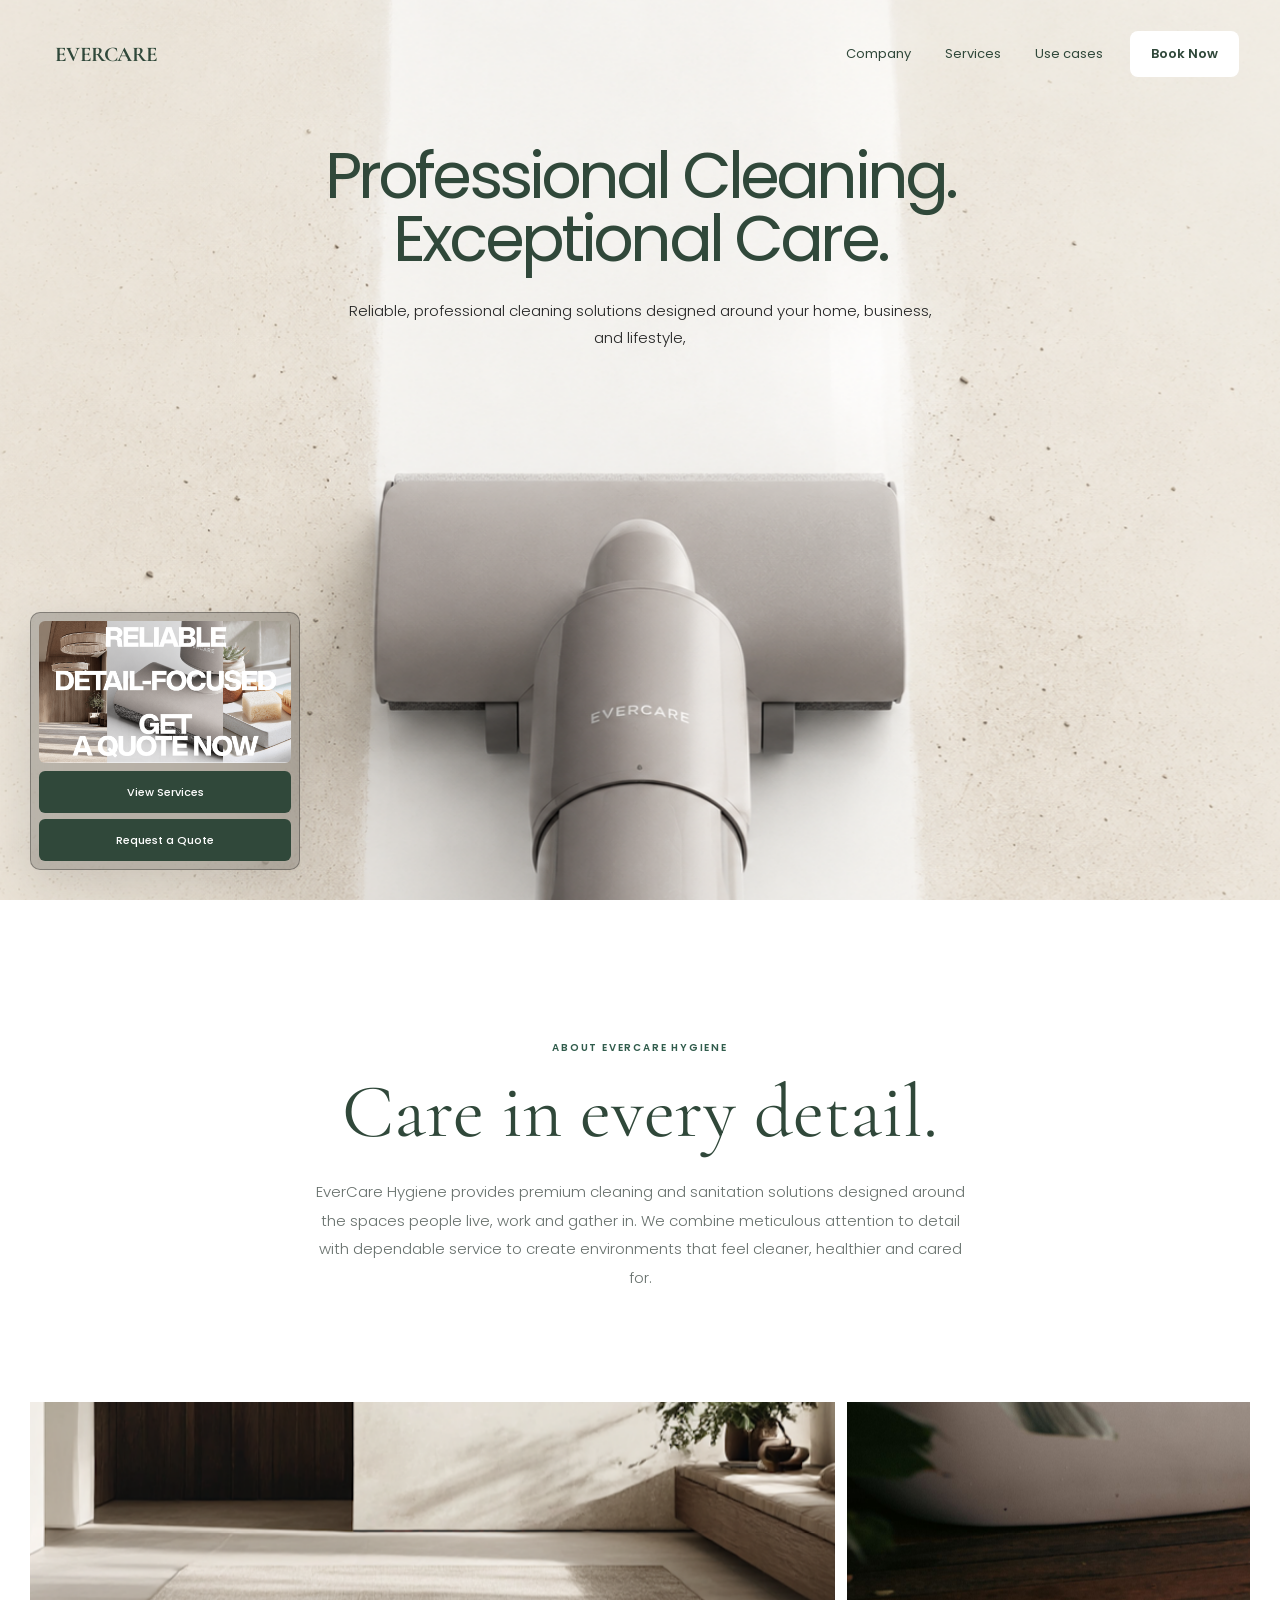
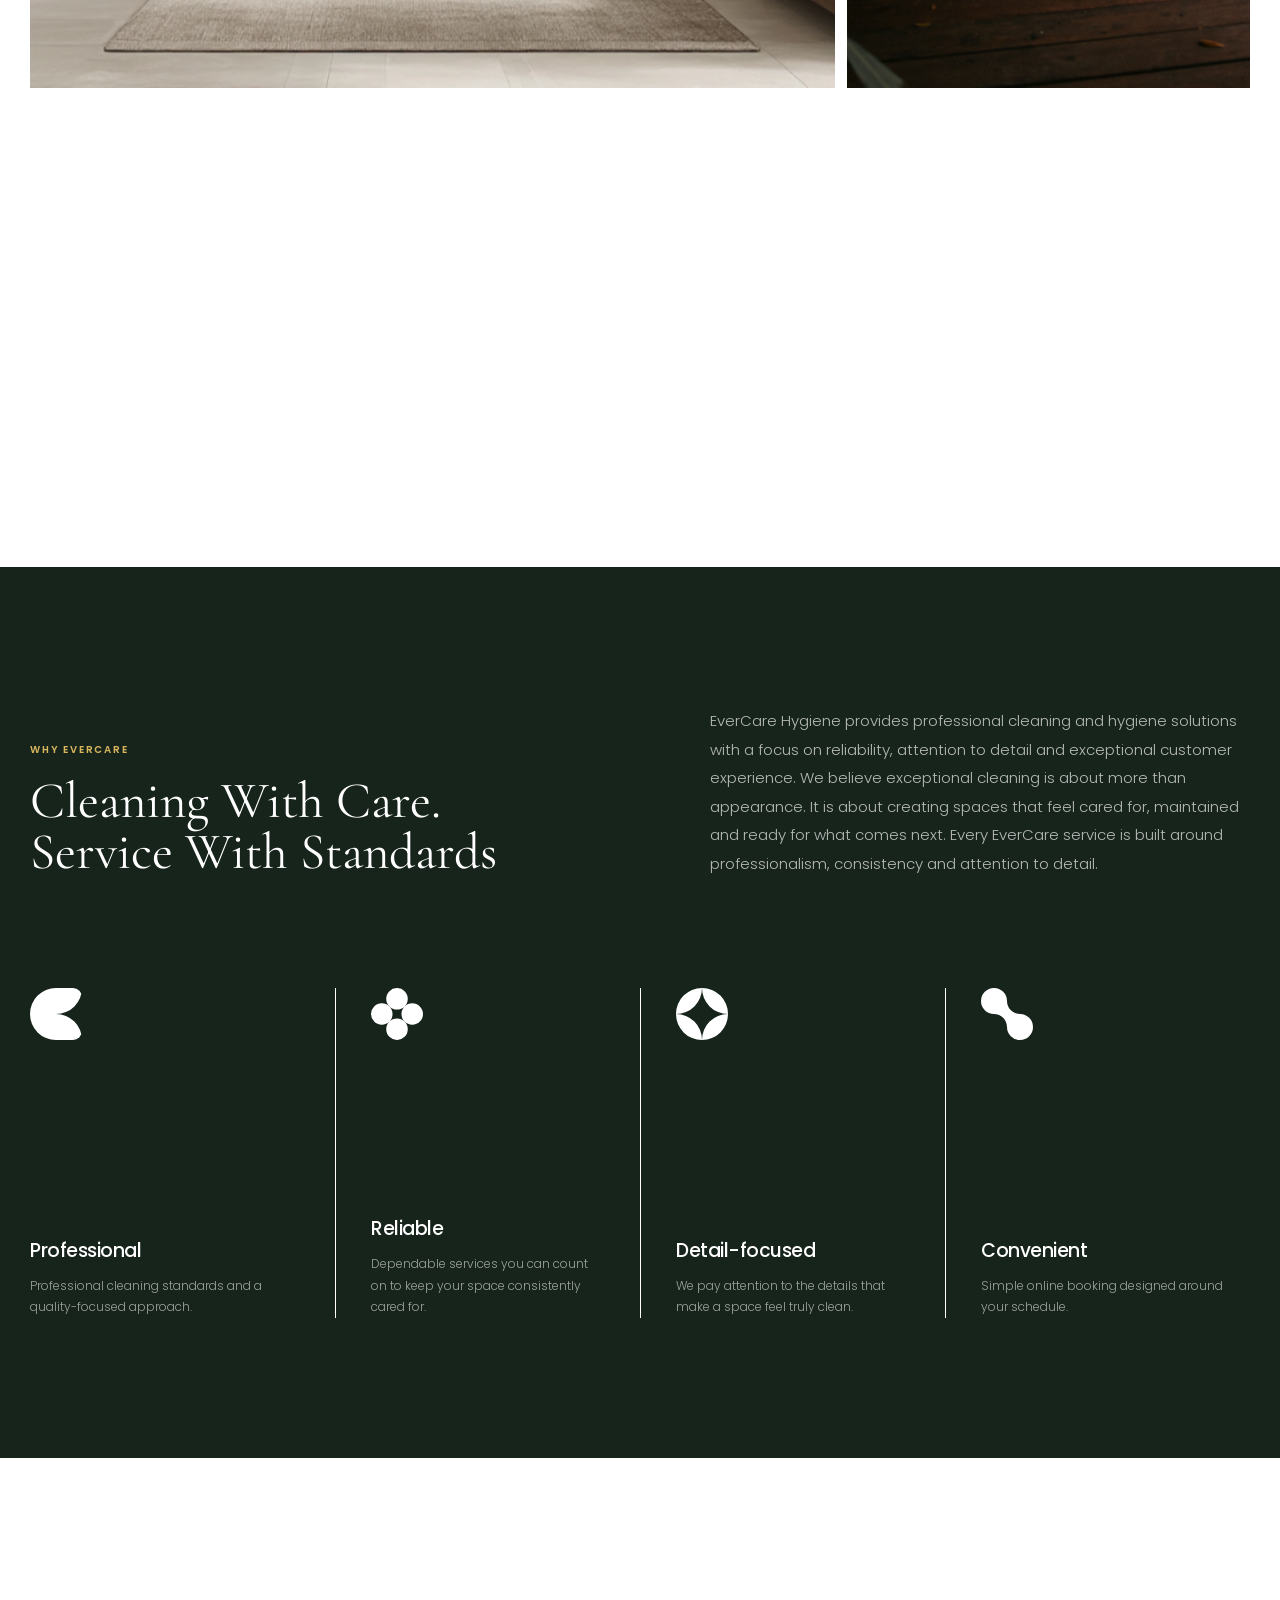
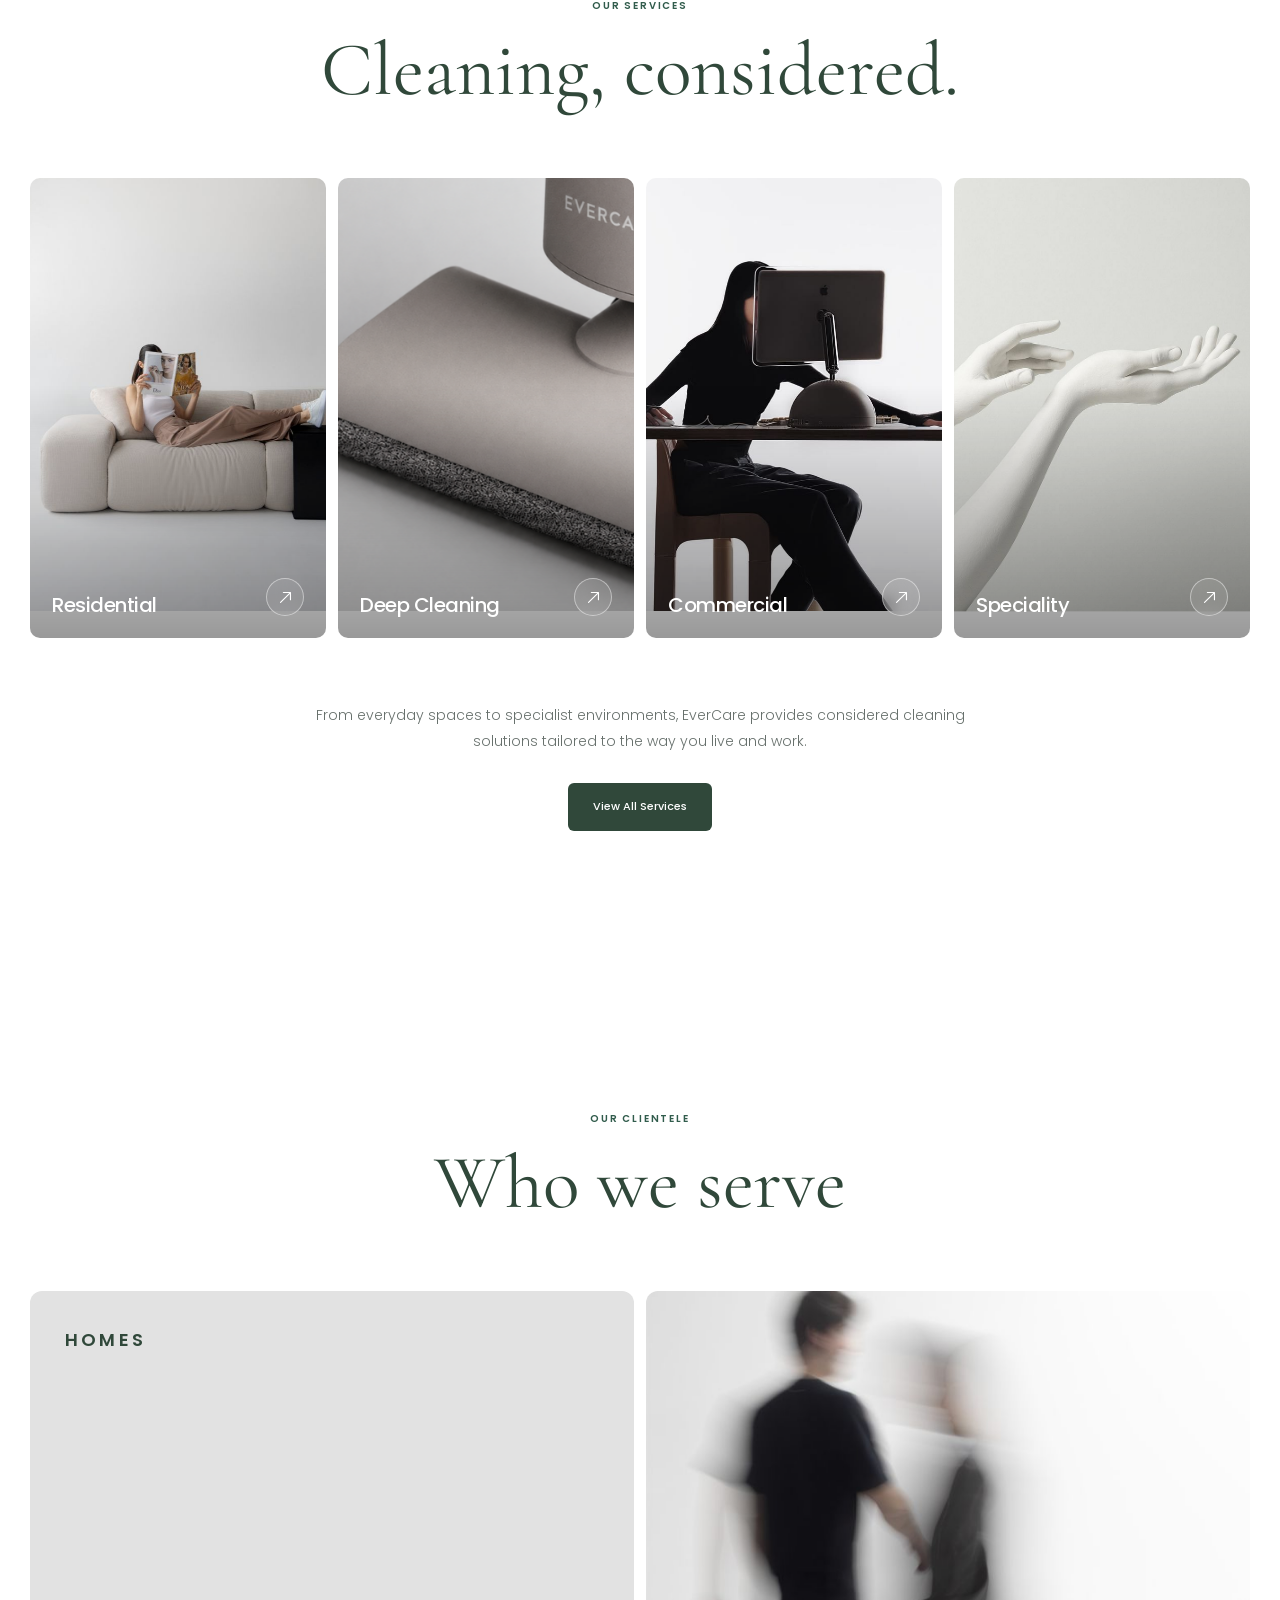
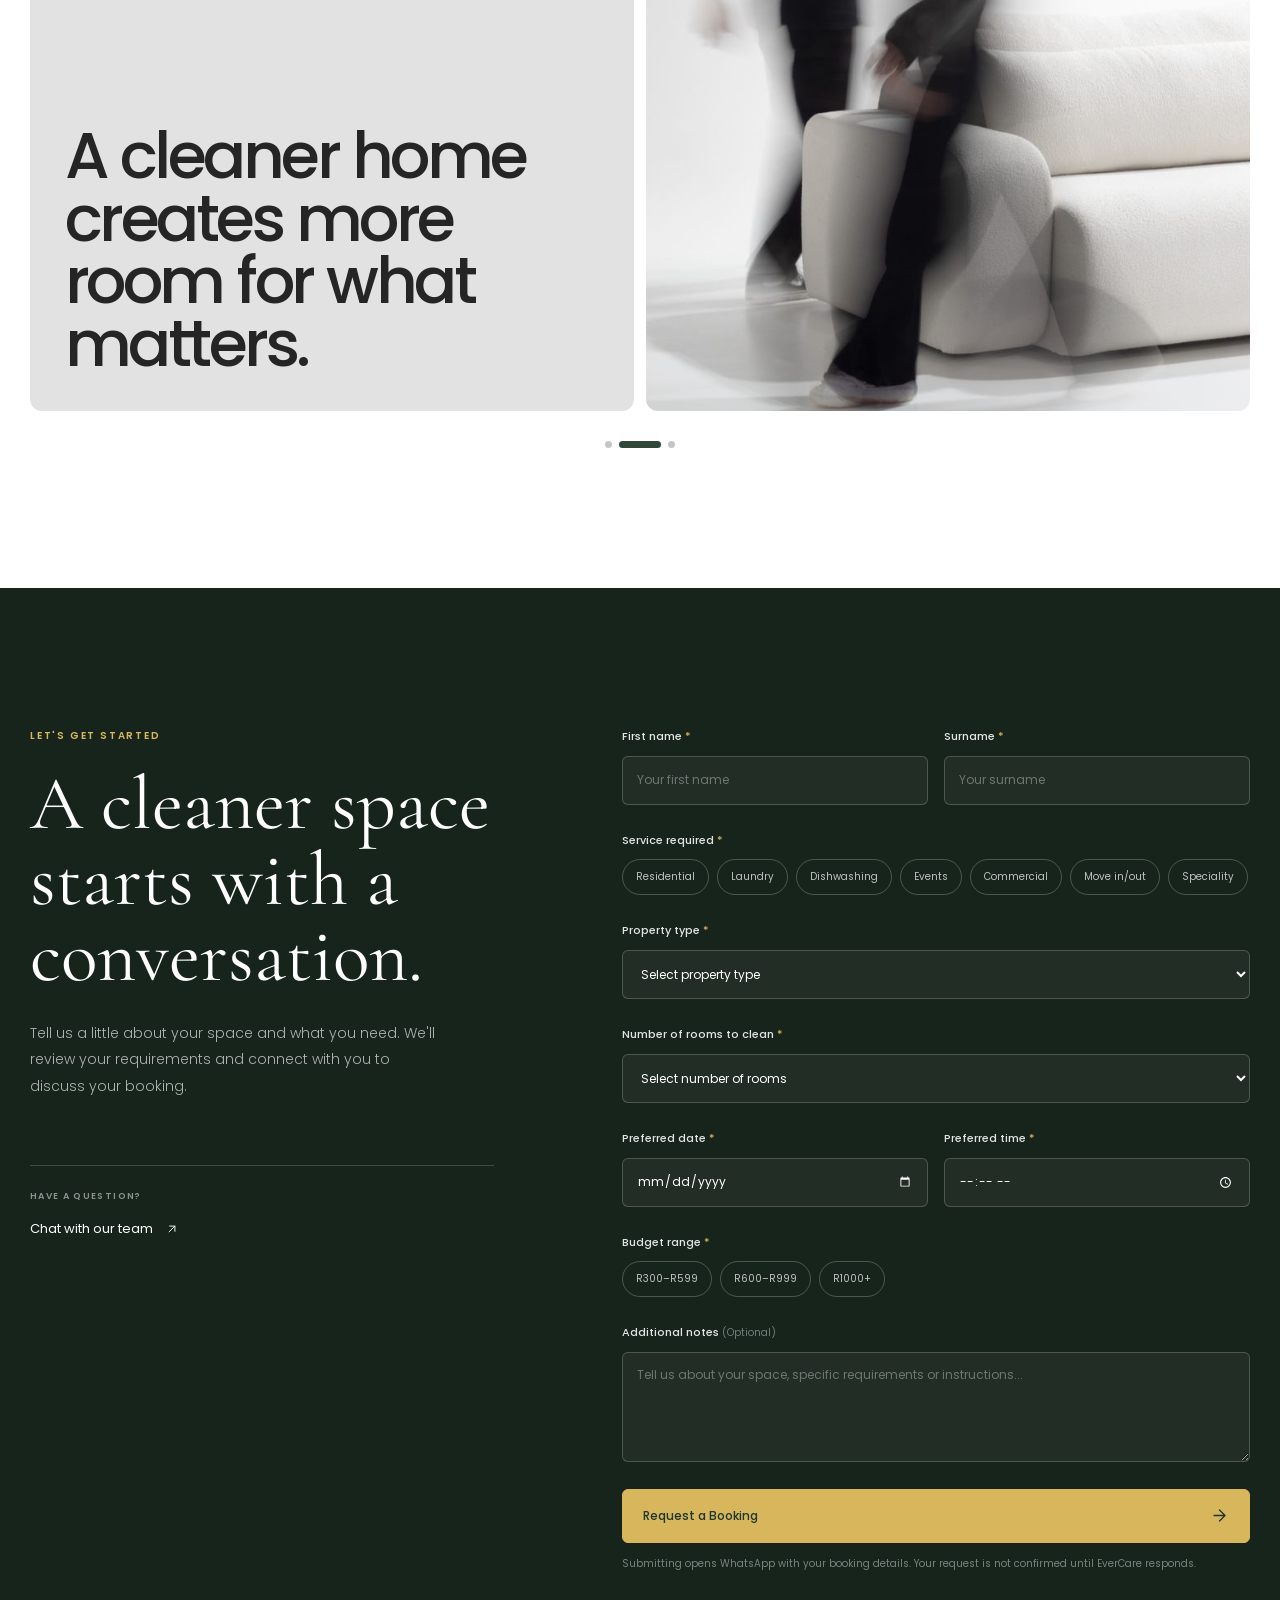
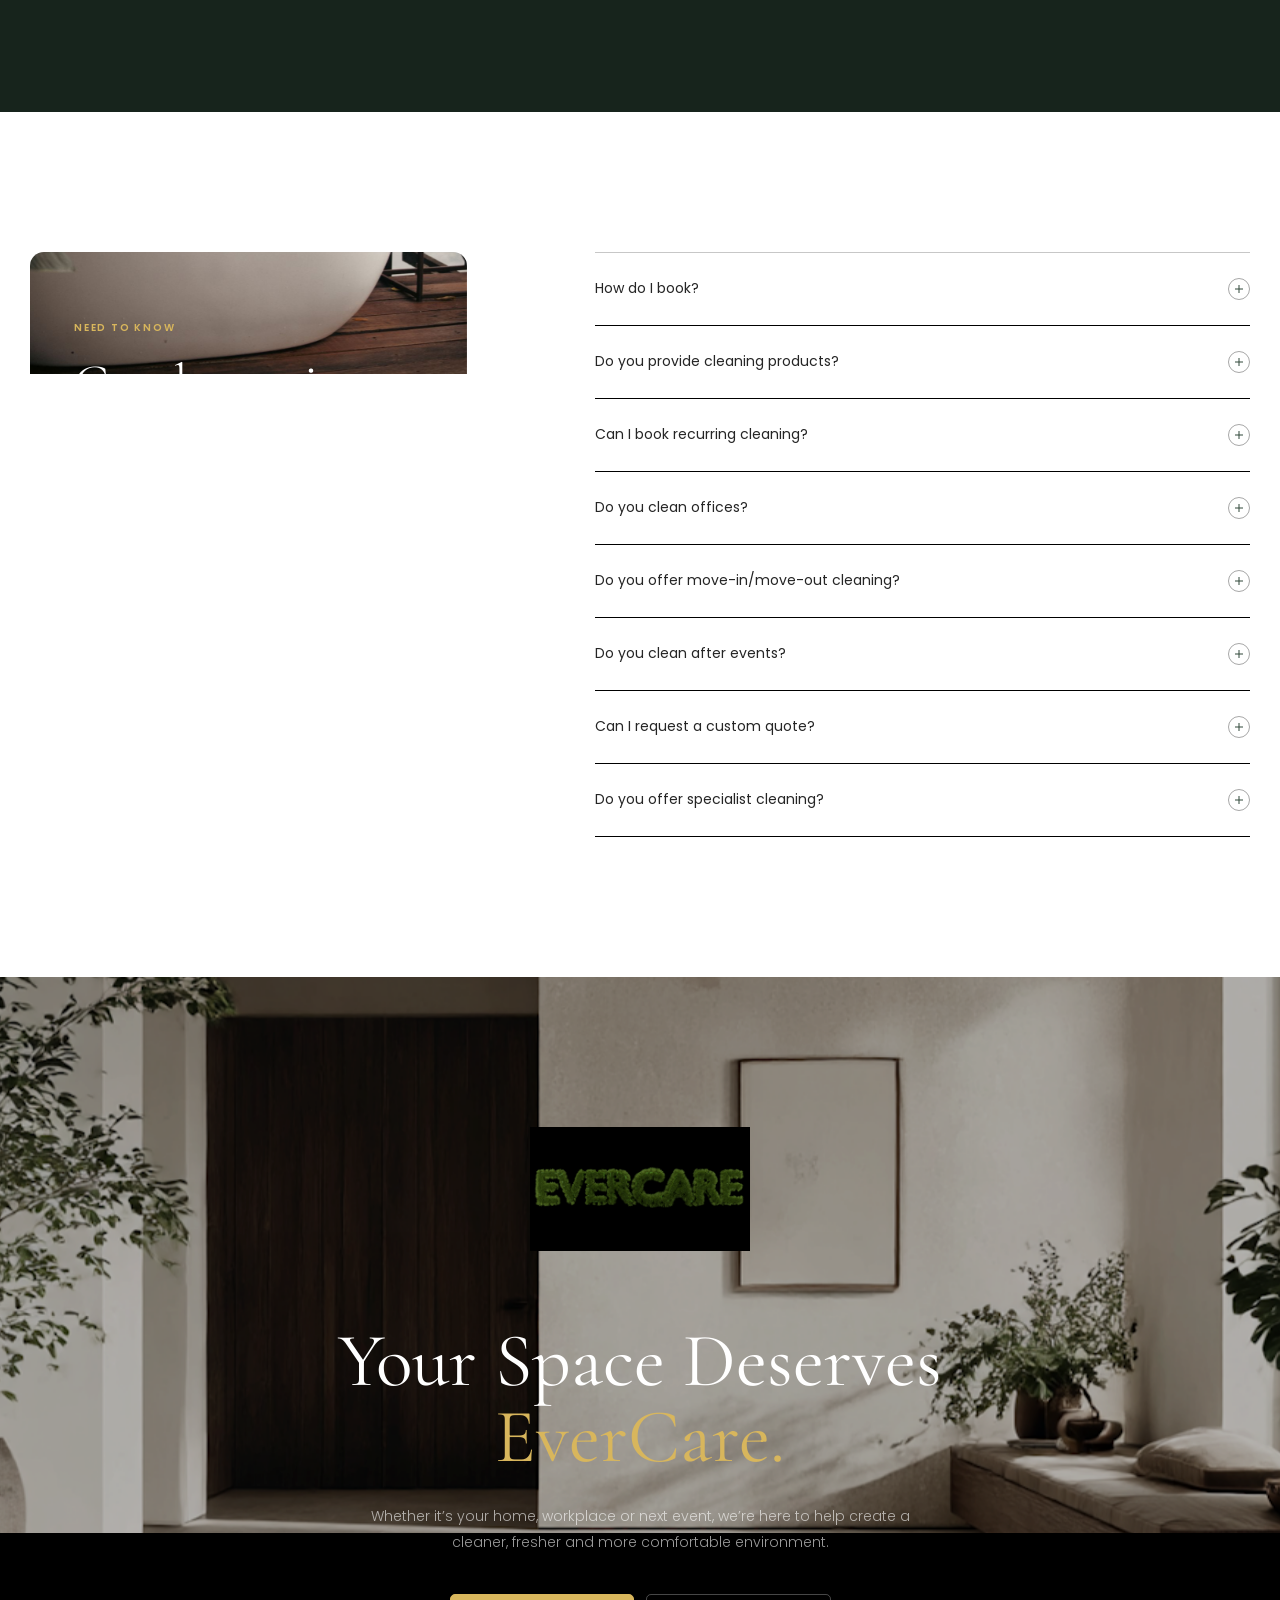
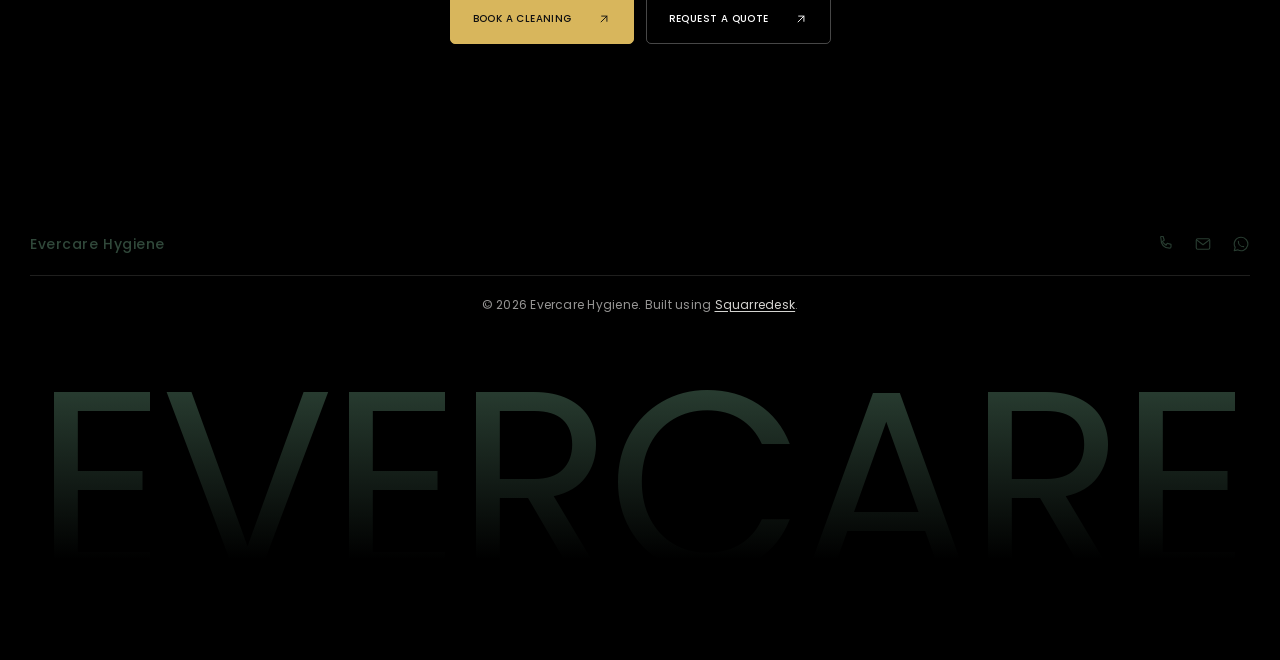
==== index.html @ 1bcbf8f1 "Initial client base" ====
<!DOCTYPE html>
<html lang="en">
<head>
  <meta charset="UTF-8">
  <meta name="viewport" content="width=device-width, initial-scale=1.0">
  <title>EverCare | Premium Cleaning & Sanitation</title>
  <meta
    name="description"
    content="EverCare provides premium cleaning and sanitation services designed to create cleaner, healthier and more comfortable spaces."
  >
  <meta
    name="keywords"
    content="EverCare, premium cleaning, cleaning services, sanitation, residential cleaning, commercial cleaning"
  >
  <meta name="author" content="EverCare">
  <meta property="og:type" content="website">
  <meta property="og:title" content="EverCare | Premium Cleaning & Sanitation">
  <meta
    property="og:description"
    content="Premium cleaning and sanitation services for homes, businesses and specialist spaces."
  >
  <meta property="og:url" content="https://www.evercare.co.za">
  <meta property="og:image" content="images/evercare-og.jpg">
  <meta property="og:image:alt" content="EverCare premium cleaning and sanitation">
  <meta name="twitter:card" content="summary_large_image">
  <meta name="twitter:title" content="EverCare | Premium Cleaning & Sanitation">
  <meta
    name="twitter:description"
    content="Premium cleaning and sanitation services for homes, businesses and specialist spaces."
  >
  <meta name="twitter:image" content="images/evercare-og.jpg">
  <link rel="icon" type="image/png" href="images/favicon.png">
  <link rel="preconnect" href="https://fonts.googleapis.com">
  <link rel="preconnect" href="https://fonts.gstatic.com" crossorigin>
  <link
    href="https://fonts.googleapis.com/css2?family=Cormorant+Garamond:ital,wght@1,300..700&display=swap&family=Poppins:wght@300;400;500;600;700&display=swap"
    rel="stylesheet"
  >
  <link rel="stylesheet" href="style.css">
</head>
<body>
  <header class="site-header">
    <nav class="navbar">
      <a href="#" class="logo">
        EverCare
      </a>
      <div class="nav-links">
        <div class="nav-dropdown">
          <button
            class="dropdown-trigger"
            data-dropdown="company-dropdown"
            aria-expanded="false"
          >
            Company

          </button>
        </div>
        <div class="nav-dropdown">
          <button
            class="dropdown-trigger"
            data-dropdown="services-dropdown"
            aria-expanded="false"
          >
            Services

          </button>
        </div>
        <div class="nav-dropdown">
          <button
            class="dropdown-trigger"
            data-dropdown="usecases-dropdown"
            aria-expanded="false"
          >
            Use cases

          </button>
        </div>
        <a href="#book" class="nav-cta">
          Book Now
        </a>
      </div>
      <button
        class="mobile-menu-toggle"
        aria-label="Open navigation"
        aria-expanded="false"
      >
        <span></span>
        <span></span>
        <span></span>
      </button>
    </nav>
    <div class="mega-dropdown" id="company-dropdown">
      <div class="dropdown-image">
        <img
          src="assets/nav2.png"
          alt="EverCare team"
        >
      </div>
      <div class="dropdown-content">
        <div class="dropdown-heading">
          <span class="dropdown-eyebrow">
            COMPANY
          </span>
        </div>
        <div class="dropdown-links">
          <div class="dropdown-link-column">
            <a href="about.html">
              About
            </a>
            <a href="services.html">
              Offerings
            </a>
            <a href="contact.html">
              Contact
            </a>
          </div>
        </div>
      </div>
    </div>
    <div class="mega-dropdown" id="services-dropdown">
      <div class="dropdown-image">
        <img
          src="assets/nav1.png"
          alt="Professional EverCare cleaning"
        >
      </div>
      <div class="dropdown-content">
        <div class="dropdown-heading">
          <span class="dropdown-eyebrow">
            SERVICES
          </span>
        </div>
        <div class="dropdown-links">
          <div class="dropdown-link-column">
            <a href="services.html#residential-cleaning">
              Residential cleaning
            </a>
            <a href="services.html#deep-cleaning">
              Deep cleaning
            </a>
            <a href="services.html#move-cleaning">
              Move-in / move-out
            </a>
            <a href="services.html#commercial-cleaning">
              Office & commercial
            </a>
          </div>
          <div class="dropdown-link-column">
            <a href="services.html#post-event">
              Post-event
            </a>
            <a href="services.html#laundry">
              Laundry
            </a>
            <a href="services.html#dishwashing">
              Dishwashing
            </a>
            <a href="services.html#specialist">
              Specialist
            </a>
          </div>
        </div>
      </div>
    </div>
    <div class="mega-dropdown" id="usecases-dropdown">
      <div class="dropdown-image">
        <img
          src="assets/nav3.png"
          alt="Clean and well-maintained space"
        >
      </div>
      <div class="dropdown-content">
        <div class="dropdown-heading">
          <span class="dropdown-eyebrow">
            USE CASES
          </span>
        </div>
        <div class="dropdown-links">
          <div class="dropdown-link-column">
            <a href="services.html#residential">
              Residential
            </a>
            <a href="services.html#commercial">
              Commercial
            </a>
            <a href="services.html#specialist">
              Specialist
            </a>
          </div>
        </div>
      </div>
    </div>
  </header>
  <main>
    <section class="hero">
      <img
        src="assets/hero2.png"
        alt=""
        class="hero-image hero-image-desktop"
      >
      <img
        src="assets/hero3.png"
        alt=""
        class="hero-image hero-image-mobile"
      >
      <div class="hero-overlay"></div>
      <div class="hero-content">
        <h1>
          Professional Cleaning.<br>
          Exceptional Care.
        </h1>
        <p class="hero-description">
          Reliable, professional cleaning solutions designed around your home, business, and lifestyle,
        </p>
        <div class="hero-buttons">
          <a href="#services" class="button button-primary">
            View Services
          </a>
          <a href="#contact" class="button button-secondary">
            Request a Quote
          </a>
        </div>
      </div>

      <div class="hero-floating-card">
        <div class="hero-card-image">
          <img src="assets/heroCTA.gif" alt="EverCare cleaning service">
        </div>

        <div class="hero-card-actions">
          <a href="#services" class="hero-card-button">View Services</a>
          <a href="#contact" class="hero-card-button">Request a Quote</a>
        </div>
      </div>
    </section>

    <section class="about-section" id="about">
      <div class="about-content">
        <span class="about-eyebrow">ABOUT EVERCARE HYGIENE</span>
        <h2>Care in every detail.</h2>
        <p>EverCare Hygiene provides premium cleaning and sanitation solutions designed around the spaces people live, work and gather in. We combine meticulous attention to detail with dependable service to create environments that feel cleaner, healthier and cared for.</p>
      </div>

      <div class="about-parallax">
        <div class="about-parallax-image">
          <picture class="about-parallax-panel about-parallax-panel-primary">
            <source media="(max-width: 600px)" srcset="assets/lobby2.png">
            <img src="assets/lobby.png" alt="Clean interior maintained with EverCare's attention to detail">
          </picture>
          <picture class="about-parallax-panel about-parallax-panel-secondary">
            <img src="assets/bath2.jpg" alt="Well-kept lounge interior with EverCare's attention to detail">
          </picture>
        </div>
      </div>
    </section>

    <section class="why-us-section">
      <div class="why-us-intro">
        <div class="why-us-title">
          <span class="why-us-eyebrow">WHY EVERCARE</span>
          <h2>Cleaning With Care.<br>Service With Standards</h2>
        </div>
        <div class="why-us-description">
          <p>EverCare Hygiene provides professional cleaning and hygiene solutions with a focus on reliability, attention to detail and exceptional customer experience. We believe exceptional cleaning is about more than appearance. It is about creating spaces that feel cared for, maintained and ready for what comes next. Every EverCare service is built around professionalism, consistency and attention to detail.</p>
        </div>
      </div>

      <div class="why-us-grid">
        <div class="why-us-item">
          <div class="why-us-icon">
            <!-- Professional SVG -->
            <svg xmlns="http://www.w3.org/2000/svg" viewBox="0 0 480 480"><path d="M240.2 240A240 240 0 0 0 480 0H240a240 240 0 1 0 0 480h240a240 240 0 0 0-239.8-240Z" fill="#FFFFFF"></path></svg>
          </div>
          <div class="why-us-copy">
            <h3>Professional</h3>
            <p>Professional cleaning standards and a quality-focused approach.</p>
          </div>
        </div>

        <div class="why-us-item">
          <div class="why-us-icon">
            <!-- Reliable SVG -->
            <svg xmlns="http://www.w3.org/2000/svg" viewBox="0 0 480 480"><g fill="#FFFFFF"><path d="M450.9 169.7a99.4 99.4 0 0 0-140.6 0A99.4 99.4 0 1 0 169.7 29.1a99.4 99.4 0 0 0 140.6 140.6 99.4 99.4 0 1 0 140.6 0Z"></path><path d="M169.7 310.3A99.4 99.4 0 1 0 29.1 169.7a99.4 99.4 0 0 0 140.6 140.6 99.4 99.4 0 1 0 140.6 140.6 99.4 99.4 0 0 0-140.6-140.6Z"></path></g></svg>
          </div>
          <div class="why-us-copy">
            <h3>Reliable</h3>
            <p>Dependable services you can count on to keep your space consistently cared for.</p>
          </div>
        </div>

        <div class="why-us-item">
          <div class="why-us-icon">
            <!-- Detail-focused SVG -->
            <svg xmlns="http://www.w3.org/2000/svg" viewBox="0 0 480 480"><path d="M480 240a240 240 0 0 0-240 240 240 240 0 0 0 240-240ZM240 0A240 240 0 0 0 0 240 240 240 0 0 0 240 0ZM480 240A240 240 0 0 0 240 0a240 240 0 0 0 240 240ZM240 480A240 240 0 0 0 0 240a240 240 0 0 0 240 240Z" fill="#FFFFFF"></path></svg>
          </div>
          <div class="why-us-copy">
            <h3>Detail-focused</h3>
            <p>We pay attention to the details that make a space feel truly clean.</p>
          </div>
        </div>

        <div class="why-us-item">
          <div class="why-us-icon">
            <!-- Convenient SVG -->
            <svg xmlns="http://www.w3.org/2000/svg" viewBox="0 0 480 480"><path d="M360 240c-66.3 0-120-53.7-120-120a120 120 0 1 0-120 120c66.3 0 120 53.7 120 120a120 120 0 1 0 120-120Z" fill="#FFFFFF"></path></svg>
          </div>
          <div class="why-us-copy">
            <h3>Convenient</h3>
            <p>Simple online booking designed around your schedule.</p>
          </div>
        </div>
      </div>
    </section>

    <section class="services-section" id="services">
      <div class="services-header">
        <span class="services-eyebrow">OUR SERVICES</span>
        <h2>Cleaning, considered.</h2>
      </div>

      <div class="services-grid">
        <a href="services.html#residential" class="service-card">
          <img src="assets/residential.jpg" alt="Residential cleaning">
          <div class="service-card-overlay"></div>
          <div class="service-card-content">
            <h3>Residential</h3>
            <span class="service-card-arrow">
              <svg viewBox="0 0 24 24" fill="none" xmlns="http://www.w3.org/2000/svg">
                <path d="M5 19L19 5M9 5H19V15" stroke="currentColor" stroke-width="1.6" stroke-linecap="round" stroke-linejoin="round"/>
              </svg>
            </span>
          </div>
        </a>

        <a href="services.html#deep-cleaning" class="service-card">
          <img src="assets/nav2.png" alt="Deep cleaning">
          <div class="service-card-overlay"></div>
          <div class="service-card-content">
            <h3>Deep Cleaning</h3>
            <span class="service-card-arrow">
              <svg viewBox="0 0 24 24" fill="none" xmlns="http://www.w3.org/2000/svg">
                <path d="M5 19L19 5M9 5H19V15" stroke="currentColor" stroke-width="1.6" stroke-linecap="round" stroke-linejoin="round"/>
              </svg>
            </span>
          </div>
        </a>

        <a href="services.html#commercial" class="service-card">
          <img src="assets/commercial.jpg" alt="Commercial cleaning">
          <div class="service-card-overlay"></div>
          <div class="service-card-content">
            <h3>Commercial</h3>
            <span class="service-card-arrow">
              <svg viewBox="0 0 24 24" fill="none" xmlns="http://www.w3.org/2000/svg">
                <path d="M5 19L19 5M9 5H19V15" stroke="currentColor" stroke-width="1.6" stroke-linecap="round" stroke-linejoin="round"/>
              </svg>
            </span>
          </div>
        </a>

        <a href="services.html#speciality" class="service-card">
          <img src="assets/laundry.jpg" alt="Speciality cleaning">
          <div class="service-card-overlay"></div>
          <div class="service-card-content">
            <h3>Speciality</h3>
            <span class="service-card-arrow">
              <svg viewBox="0 0 24 24" fill="none" xmlns="http://www.w3.org/2000/svg">
                <path d="M5 19L19 5M9 5H19V15" stroke="currentColor" stroke-width="1.6" stroke-linecap="round" stroke-linejoin="round"/>
              </svg>
            </span>
          </div>
        </a>
      </div>

      <div class="services-footer">
        <p>From everyday spaces to specialist environments, EverCare provides considered cleaning solutions tailored to the way you live and work.</p>
        <a href="services.html" class="services-button">View All Services</a>
      </div>
    </section>

    <section class="use-cases-section" id="use-cases">
      <div class="use-cases-header">
        <span class="use-cases-eyebrow">OUR CLIENTELE</span>
        <h2>Who we serve</h2>
      </div>

      <div class="use-cases-slider">
        <div class="use-case-card use-case-copy-card">
          <div class="use-case-content">
            <span class="use-case-eyebrow"></span>
            <h3></h3>
          </div>
        </div>

        <div class="use-case-card use-case-image-card">
          <div class="use-case-image"></div>
        </div>
      </div>

      <div class="use-cases-controls">
        <button class="use-case-dot active" data-slide="0" aria-label="Businesses"></button>
        <button class="use-case-dot" data-slide="1" aria-label="Homes"></button>
        <button class="use-case-dot" data-slide="2" aria-label="Events"></button>
      </div>
    </section>
    
    <section class="booking-section" id="book">
      <div class="booking-container">
        <div class="booking-intro">
          <span class="booking-eyebrow">LET'S GET STARTED</span>
          <h2>A cleaner space starts with a conversation.</h2>
          <p>Tell us a little about your space and what you need. We'll review your requirements and connect with you to discuss your booking.</p>
          <div class="booking-contact">
            <span class="booking-contact-label">HAVE A QUESTION?</span>
            <a href="https://wa.me/27685213715" target="_blank" rel="noopener noreferrer">Chat with our team <svg class="inline-arrow" viewBox="0 0 24 24" fill="none" aria-hidden="true"><path d="M7 17L17 7M8 7H17V16" stroke="currentColor" stroke-width="1.6" stroke-linecap="round" stroke-linejoin="round"/></svg></a>
          </div>
        </div>

        <form class="booking-form" id="evercare-booking-form">
          <div class="booking-field-row">
            <div class="booking-field">
              <label for="booking-name">First name <span>*</span></label>
              <input type="text" id="booking-name" name="firstName" placeholder="Your first name" autocomplete="given-name" required>
            </div>
            <div class="booking-field">
              <label for="booking-surname">Surname <span>*</span></label>
              <input type="text" id="booking-surname" name="surname" placeholder="Your surname" autocomplete="family-name" required>
            </div>
          </div>

          <fieldset class="booking-field booking-choice-field">
            <legend>Service required <span>*</span></legend>
            <div class="booking-pills" data-choice-group="service">
              <button type="button" class="booking-pill" data-value="Residential" aria-pressed="false">Residential</button>
              <button type="button" class="booking-pill" data-value="Laundry" aria-pressed="false">Laundry</button>
              <button type="button" class="booking-pill" data-value="Dishwashing" aria-pressed="false">Dishwashing</button>
              <button type="button" class="booking-pill" data-value="Events" aria-pressed="false">Events</button>
              <button type="button" class="booking-pill" data-value="Commercial" aria-pressed="false">Commercial</button>
              <button type="button" class="booking-pill" data-value="Move in/out" aria-pressed="false">Move in/out</button>
              <button type="button" class="booking-pill" data-value="Speciality" aria-pressed="false">Speciality</button>
            </div>
            <input type="hidden" name="service" id="booking-service" required>
          </fieldset>

          <div class="booking-field">
            <label for="booking-property">Property type <span>*</span></label>
            <select id="booking-property" name="propertyType" required>
              <option value="" disabled selected>Select property type</option>
              <option>House</option>
              <option>Apartment / Flat</option>
              <option>Townhouse</option>
              <option>Office</option>
              <option>Retail / Commercial premises</option>
              <option>Event venue</option>
              <option>Other</option>
            </select>
          </div>

          <div class="booking-field">
            <label for="booking-rooms">Number of rooms to clean <span>*</span></label>
            <select id="booking-rooms" name="rooms" required>
              <option value="" disabled selected>Select number of rooms</option>
              <option>1 room</option>
              <option>2 rooms</option>
              <option>3 rooms</option>
              <option>4 rooms</option>
              <option>5 rooms</option>
              <option>6–9 rooms</option>
              <option>10+ rooms</option>
              <option>Not applicable</option>
            </select>
          </div>

          <div class="booking-field-row">
            <div class="booking-field">
              <label for="booking-date">Preferred date <span>*</span></label>
              <input type="date" id="booking-date" name="date" required>
            </div>
            <div class="booking-field">
              <label for="booking-time">Preferred time <span>*</span></label>
              <input type="time" id="booking-time" name="time" required>
            </div>
          </div>

          <fieldset class="booking-field booking-choice-field">
            <legend>Budget range <span>*</span></legend>
            <div class="booking-pills booking-budget-pills" data-choice-group="budget">
              <button type="button" class="booking-pill" data-value="R300–R599" aria-pressed="false">R300–R599</button>
              <button type="button" class="booking-pill" data-value="R600–R999" aria-pressed="false">R600–R999</button>
              <button type="button" class="booking-pill" data-value="R1000+" aria-pressed="false">R1000+</button>
            </div>
            <input type="hidden" name="budget" id="booking-budget" required>
          </fieldset>

          <div class="booking-field">
            <label for="booking-notes">Additional notes <span class="booking-optional">(Optional)</span></label>
            <textarea id="booking-notes" name="notes" rows="4" placeholder="Tell us about your space, specific requirements or instructions..."></textarea>
          </div>

          <p class="booking-error" id="booking-error" role="alert" aria-live="polite"></p>

          <button type="submit" class="booking-submit">
            Request a Booking
            <svg viewBox="0 0 24 24" fill="none" aria-hidden="true">
              <path d="M5 12H19M12 5L19 12L12 19" stroke="currentColor" stroke-width="1.6" stroke-linecap="round" stroke-linejoin="round"/>
            </svg>
          </button>
          <p class="booking-disclaimer">Submitting opens WhatsApp with your booking details. Your request is not confirmed until EverCare responds.</p>
        </form>
      </div>
    </section>

    <section class="faq-section" id="faq">
      <div class="faq-container">
        <div class="faq-intro-card">
          <img class="faq-parallax-image" src="assets/bath.jpg" alt="" aria-hidden="true">
          <div class="faq-intro">
            <span class="faq-eyebrow">NEED TO KNOW</span>
            <h2>Good questions.<br>Clear answers.</h2>
            <p>Everything you need to know about booking with EverCare, our services and what to expect.</p>
            <a href="#book" class="faq-cta">Have another question? <span>Make an enquiry <svg class="inline-arrow" viewBox="0 0 24 24" fill="none" aria-hidden="true"><path d="M7 17L17 7M8 7H17V16" stroke="currentColor" stroke-width="1.6" stroke-linecap="round" stroke-linejoin="round"/></svg></span></a>
          </div>
        </div>

        <div class="faq-list">
          <div class="faq-item">
            <button class="faq-question" aria-expanded="false" aria-controls="faq-answer-1" id="faq-question-1">
              <span>How do I book?</span>
              <span class="faq-icon" aria-hidden="true"></span>
            </button>
            <div class="faq-answer" id="faq-answer-1" role="region" aria-labelledby="faq-question-1" hidden>
              <p>Choose a service, enter your details, select a date and time, and submit your booking request through our website. We'll follow up to confirm availability.</p>
            </div>
          </div>

          <div class="faq-item">
            <button class="faq-question" aria-expanded="false" aria-controls="faq-answer-2" id="faq-question-2">
              <span>Do you provide cleaning products?</span>
              <span class="faq-icon" aria-hidden="true"></span>
            </button>
            <div class="faq-answer" id="faq-answer-2" role="region" aria-labelledby="faq-question-2" hidden>
              <p>This depends on the service selected and will be communicated during the booking process.</p>
            </div>
          </div>

          <div class="faq-item">
            <button class="faq-question" aria-expanded="false" aria-controls="faq-answer-3" id="faq-question-3">
              <span>Can I book recurring cleaning?</span>
              <span class="faq-icon" aria-hidden="true"></span>
            </button>
            <div class="faq-answer" id="faq-answer-3" role="region" aria-labelledby="faq-question-3" hidden>
              <p>Yes, recurring services will be available for applicable services. Contact our team to discuss a schedule that suits your needs.</p>
            </div>
          </div>

          <div class="faq-item">
            <button class="faq-question" aria-expanded="false" aria-controls="faq-answer-4" id="faq-question-4">
              <span>Do you clean offices?</span>
              <span class="faq-icon" aria-hidden="true"></span>
            </button>
            <div class="faq-answer" id="faq-answer-4" role="region" aria-labelledby="faq-question-4" hidden>
              <p>Yes. EverCare offers commercial cleaning for offices and other applicable business environments.</p>
            </div>
          </div>

          <div class="faq-item">
            <button class="faq-question" aria-expanded="false" aria-controls="faq-answer-5" id="faq-question-5">
              <span>Do you offer move-in/move-out cleaning?</span>
              <span class="faq-icon" aria-hidden="true"></span>
            </button>
            <div class="faq-answer" id="faq-answer-5" role="region" aria-labelledby="faq-question-5" hidden>
              <p>Yes. We offer move-in and move-out cleaning to help prepare properties for new occupants or leave them ready for handover.</p>
            </div>
          </div>

          <div class="faq-item">
            <button class="faq-question" aria-expanded="false" aria-controls="faq-answer-6" id="faq-question-6">
              <span>Do you clean after events?</span>
              <span class="faq-icon" aria-hidden="true"></span>
            </button>
            <div class="faq-answer" id="faq-answer-6" role="region" aria-labelledby="faq-question-6" hidden>
              <p>Yes. Event cleaning can help restore venues and spaces after gatherings. Availability can be discussed when requesting a booking.</p>
            </div>
          </div>

          <div class="faq-item">
            <button class="faq-question" aria-expanded="false" aria-controls="faq-answer-7" id="faq-question-7">
              <span>Can I request a custom quote?</span>
              <span class="faq-icon" aria-hidden="true"></span>
            </button>
            <div class="faq-answer" id="faq-answer-7" role="region" aria-labelledby="faq-question-7" hidden>
              <p>Yes. Submit a booking request with your requirements and additional instructions so our team can discuss a suitable quote with you.</p>
            </div>
          </div>

          <div class="faq-item">
            <button class="faq-question" aria-expanded="false" aria-controls="faq-answer-8" id="faq-question-8">
              <span>Do you offer specialist cleaning?</span>
              <span class="faq-icon" aria-hidden="true"></span>
            </button>
            <div class="faq-answer" id="faq-answer-8" role="region" aria-labelledby="faq-question-8" hidden>
              <p>Selected specialist services are being developed and will be marked Coming Soon until officially launched.</p>
            </div>
          </div>
        </div>
      </div>
    </section>

    <section class="final-cta-section" id="final-cta">
      <div class="final-cta-image" aria-hidden="true">
        <img src="assets/lobby.png" alt="">
      </div>
      <div class="final-cta-content">
        <a href="#" class="final-cta-logo" aria-label="EverCare home">
          <img src="assets/everGrass.webp" alt="EverCare home logo">
        </a>
        <h2>Your Space Deserves <span>EverCare.</span></h2>
        <p>Whether it’s your home, workplace or next event, we’re here to help create a cleaner, fresher and more comfortable environment.</p>
        <div class="final-cta-actions">
          <a href="#book" class="final-cta-button">Book a Cleaning <svg class="inline-arrow" viewBox="0 0 24 24" fill="none" aria-hidden="true"><path d="M7 17L17 7M8 7H17V16" stroke="currentColor" stroke-width="1.6" stroke-linecap="round" stroke-linejoin="round"/></svg></a>
          <a href="#book" class="final-cta-secondary">Request a Quote <svg class="inline-arrow" viewBox="0 0 24 24" fill="none" aria-hidden="true"><path d="M7 17L17 7M8 7H17V16" stroke="currentColor" stroke-width="1.6" stroke-linecap="round" stroke-linejoin="round"/></svg></a>
        </div>
      </div>
    </section>

    <footer class="footer reveal">

      <div class="footer__row footer__row--top">
        <span class="footer__name">Evercare Hygiene</span>

        <div class="footer__contact">
          <a href="tel:0682734215" class="footer__contact-link" aria-label="Call">
            <svg width="18" height="18" viewBox="0 0 24 24" fill="none" xmlns="http://www.w3.org/2000/svg">
              <path d="M6.5 2h3l1.5 5-2.5 1.5a11 11 0 0 0 5 5L15 11l5 1.5v3a2 2 0 0 1-2 2C10.6 17.5 6.5 13.4 6.5 4a2 2 0 0 1 0-2z" stroke="currentColor" stroke-width="1.5" stroke-linejoin="round"/>
            </svg>
          </a>

          <a href="mailto:tlihle351@gmail.com" class="footer__contact-link" aria-label="Email">
            <svg width="18" height="18" viewBox="0 0 24 24" fill="none" xmlns="http://www.w3.org/2000/svg">
              <rect x="3" y="5" width="18" height="14" rx="2" stroke="currentColor" stroke-width="1.5"/>
              <path d="M3.5 6.5L12 13L20.5 6.5" stroke="currentColor" stroke-width="1.5" stroke-linecap="round" stroke-linejoin="round"/>
            </svg>
          </a>

          <a href="https://wa.me/27682734215" target="_blank" rel="noopener" class="footer__contact-link" aria-label="WhatsApp">
            <svg width="18" height="18" viewBox="0 0 24 24" fill="none" xmlns="http://www.w3.org/2000/svg">
              <path d="M12 3a9 9 0 0 0-7.79 13.5L3 21l4.62-1.2A9 9 0 1 0 12 3z" stroke="currentColor" stroke-width="1.5" stroke-linejoin="round"/>
              <path d="M8.5 8.5c0 4 3 7 7 7" stroke="currentColor" stroke-width="1.5" stroke-linecap="round"/>
            </svg>
          </a>
        </div>
      </div>

      <div class="footer__row footer__row--bottom">
        <p class="footer__copyright">
          &copy; 2026 Evercare Hygiene. Built using
          <a href="https://squarre.vercel.app" target="_blank" rel="noopener">Squarredesk</a>.
        </p>
      </div>

      <h2 class="footer__title">EVERCARE</h2>

    </footer>
    <!-- Floating Action Button -->
    <div class="evercare-fab-wrapper" id="evercare-fab-wrapper">
      <div class="evercare-fab-card" id="evercare-fab-card" aria-hidden="true">
        <div class="evercare-fab-image">
          <img src="assets/heroCTA.gif" alt="EverCare cleaning services">
        </div>
        <div class="evercare-fab-actions">
          <a href="https://wa.me/27685213715" class="evercare-fab-action evercare-fab-primary" target="_blank" rel="noopener noreferrer">
            Chat to agent
            <svg class="evercare-fab-arrow" viewBox="0 0 20 20" fill="none" aria-hidden="true">
              <path d="M5 15 15 5M6 5h9v9" stroke="currentColor" stroke-width="1.5" stroke-linecap="round" stroke-linejoin="round"/>
            </svg>
          </a>
          <a href="#book" class="evercare-fab-action evercare-fab-secondary">
            Get Quote
            <svg class="evercare-fab-arrow" viewBox="0 0 20 20" fill="none" aria-hidden="true">
              <path d="M5 15 15 5M6 5h9v9" stroke="currentColor" stroke-width="1.5" stroke-linecap="round" stroke-linejoin="round"/>
            </svg>
          </a>
        </div>
      </div>

      <button class="evercare-fab" id="evercare-fab" type="button" aria-label="Open contact options" aria-expanded="false">
        <span class="evercare-orb" aria-hidden="true">
          <span class="evercare-orb-glow evercare-orb-glow-one"></span>
          <span class="evercare-orb-glow evercare-orb-glow-two"></span>
          <span class="evercare-orb-core"></span>
        </span>
      </button>
    </div>
  </main>
  <script src="script.js"></script>
</body>
</html>
---- style.css ----
:root {
  --white: #ffffff;
  --off-white: #f7f8f5;
  --text: #252525;
  --muted: #68716d;
  --green: #315c4c;
  --green-dark: #30483a;
  --green-forest: #17241c;
  --sage: #a8b9a5;
  --champagne-gold: #c6a96b;
  --border: rgba(24, 32, 29, 0.1);
  --radius-small: 10px;
  --radius-medium: 14px;
  --transition: 0.35s cubic-bezier(0.22, 1, 0.36, 1);
}

@keyframes fadeInUp {
  0% {
    opacity: 0;
    transform: translate3d(0, 36px, 0);
  }
  100% {
    opacity: 1;
    transform: translate3d(0, 0, 0);
  }
}

@keyframes heroImageReveal {
  0% {
    opacity: 0;
  }
  100% {
    opacity: 1;
  }
}
* {
  margin: 0;
  padding: 0;
  box-sizing: border-box;
}
html {
  scroll-behavior: smooth;
  overflow-x: clip;
}
body {
  font-family: "Poppins", sans-serif;
  color: var(--text);
  background: var(--off-white);
  -webkit-font-smoothing: antialiased;
  overflow-x: clip;
}

h1,
h2 {
  font-family: "Cormorant Garamond", "Poppins", serif;
}

a {
  color: inherit;
  text-decoration: none;
}
button {
  font-family: inherit;
}
.site-header {
  position: fixed;
  top: 20px;
  left: 0;
  width: 100%;
  padding: 0 30px;
  z-index: 1000;
}
.navbar {
  width: 100%;
  max-width: 1280px;
  height: 68px;
  margin: 0 auto;
  padding: 0 10px 0 24px;
  display: flex;
  align-items: center;
  justify-content: space-between;
  border: 1px solid transparent;
  border-radius: 10px;
  color: var(--white);
  transition: background var(--transition), color var(--transition), box-shadow var(--transition), border-color var(--transition);
  position: relative;
  z-index: 3;
}
.navbar.scrolled {
  background: rgba(255, 255, 255, 0.96);
  color: var(--text);
  border-color: var(--border);
  box-shadow: 0 10px 35px rgba(0, 0, 0, 0.07);
  backdrop-filter: blur(16px);
  -webkit-backdrop-filter: blur(16px);
}
.logo {
  font-size: 21px;
  font-weight: 700;
  text-transform: uppercase;
  font-family: "Cormorant Garamond", "Poppins", serif;
  color: var(--green-dark);
  letter-spacing: -0.035em;
}
.nav-links {
  display: flex;
  align-items: center;
  color: var(--green-dark);
  gap: 6px;
  font-size: 13px;
}
.nav-dropdown {
  position: relative;
}
.dropdown-trigger {
  display: inline-flex;
  align-items: center;
  gap: 6px;
  height: 46px;
  padding: 0 14px;
  border: 0;
  background: transparent;
  color: inherit;
  font-size: 13px;
  font-weight: 400;
  cursor: pointer;
  border-radius: 7px;
  transition: background var(--transition), opacity var(--transition);
}
.dropdown-trigger:hover {
  background: rgba(255, 255, 255, 0.1);
}
.navbar.scrolled .dropdown-trigger:hover {
  background: rgba(24, 32, 29, 0.05);
}

.dropdown-trigger.active .dropdown-arrow {
  transform: rotate(180deg) translateY(1px);
}
.nav-cta {
  display: inline-flex;
  align-items: center;
  justify-content: center;
  min-height: 46px;
  padding: 0 21px;
  margin-left: 7px;
  border-radius: 8px;
  background: var(--white);
  color: var(--green-dark);
  font-size: 13px;
  font-weight: 600;
  transition: transform var(--transition), background var(--transition);
}
.nav-cta:hover {
  background: var(--green);
  color: var(--white);
}
.navbar.scrolled .nav-cta {
  background: var(--green-dark);
  color: var(--white);
}
.navbar.scrolled .nav-cta:hover {
  background: var(--champagne-gold);
  color: var(--white);
}
.mega-dropdown {
  position: absolute;
  top: calc(68px + 8px);
  left: 50%;
  width: calc(100% - 60px);
  max-width: 1280px;
  transform: translateX(-50%) translateY(-8px);
  display: grid;
  grid-template-columns: 1fr 1fr;
  min-height: 330px;
  padding: 10px;
  border-radius: 14px;
  background: rgba(255, 255, 255, 0.98);
  border: 1px solid rgba(24, 32, 29, 0.08);
  box-shadow: 0 25px 70px rgba(0, 0, 0, 0.13);
  opacity: 0;
  visibility: hidden;
  pointer-events: none;
  z-index: 1100;
  transition: opacity var(--transition), transform var(--transition), visibility var(--transition);
  backdrop-filter: blur(20px);
  -webkit-backdrop-filter: blur(20px);
}
.mega-dropdown.active {
  opacity: 1;
  visibility: visible;
  pointer-events: auto;
  transform: translateX(-50%) translateY(0);
}
.dropdown-image {
  width: 100%;
  height: 100%;
  min-height: 310px;
  overflow: hidden;
  border-radius: 9px;
}
.dropdown-image img {
  display: block;
  width: 100%;
  height: 100%;
  object-fit: cover;
  transition: transform 0.8s cubic-bezier(0.22, 1, 0.36, 1);
}
.mega-dropdown:hover .dropdown-image img {
  transform: scale(1.03);
}
.dropdown-content {
  display: flex;
  flex-direction: column;
  justify-content: space-between;
  padding: 25px 28px 24px 30px;
}
.dropdown-heading {
  display: flex;
  flex-direction: column;
  align-items: flex-start;
}
.dropdown-eyebrow {
  margin-bottom: 12px;
  font-size: 12px;
  font-weight: 600;
  letter-spacing: 0.17em;
  color: var(--green);
  text-transform: uppercase;
}
.dropdown-heading h3 {
  font-size: clamp(23px, 2.1vw, 32px);
  line-height: 1.1;
  font-weight: 500;
  letter-spacing: -0.045em;
  color: var(--text);
}
.dropdown-links {
  display: grid;
  grid-template-columns: repeat(2, minmax(0, 1fr));
  gap: 8px 35px;
  width: 100%;
}
#company-dropdown .dropdown-links,
#usecases-dropdown .dropdown-links {
  grid-template-columns: repeat(2, minmax(0, 1fr));
}
.dropdown-link-column {
  display: flex;
  flex-direction: column;
  gap: 5px;
}
.dropdown-links a {
  display: flex;
  align-items: center;
  min-height: 34px;
  padding: 5px 0;
  color: var(--text);
  font-size: 24px;
  font-weight: 500;
  transition: color var(--transition);
}
.dropdown-links a:hover {
  color: var(--green);
}
.mobile-menu-toggle {
  display: none;
  width: 42px;
  height: 42px;
  border: 0;
  background: transparent;
  color: var(--green-dark);
  cursor: pointer;
  flex-direction: column;
  align-items: flex-end;
  justify-content: center;
  gap: 5px;
}
.mobile-menu-toggle span {
  display: block;
  width: 20px;
  height: 1.5px;
  background: currentColor;
}
.hero {
  position: relative;
  min-height: 100svh;
  display: flex;
  justify-content: center;
  overflow: hidden;
  background: #fff;
}
.hero-image {
  --parallax-shift: 0px;
  --parallax-scale: 1.28;
  position: absolute;
  inset: 0;
  width: 100%;
  height: 100%;
  object-fit: cover;
  z-index: 0;
  opacity: 0;
  transform: translate3d(0, var(--parallax-shift), 0) scale(var(--parallax-scale));
  will-change: transform, opacity;
  animation: heroImageReveal 1.4s cubic-bezier(0.22, 1, 0.36, 1) 0.15s forwards;
}
.hero-image-mobile {
  display: none;
}
.hero-overlay {
  position: absolute;
  inset: 0;
  z-index: 1;
  background: linear-gradient(to bottom, rgba(10, 25, 19, 0.0) 0%, rgba(10, 25, 19, 0.0) 38%, rgba(10, 25, 19, 0) 100%);
}
.hero-content {
  position: relative;
  z-index: 2;
  width: min(850px, 90%);
  padding-top: 145px;
  text-align: center;
  color: var(--white);
}

.hero h1 {
  max-width: 800px;
  color: var(--green-dark);
  font-family: "Poppins", serif;
  margin: 0 auto;
  font-size: clamp(48px, 5vw, 92px);
  line-height: 0.98;
  letter-spacing: -0.06em;
  font-weight: 400;
  opacity: 0;
  transform: translate3d(0, 36px, 0);
  animation: fadeInUp 1.8s cubic-bezier(0.22, 1, 0.36, 1) 0.25s forwards;
}
.hero-description {
  max-width: 590px;
  margin: 27px auto 0;
  color: var(--text);
  font-size: 15px;
  line-height: 1.8;
  font-weight: 300;
  opacity: 0;
  transform: translate3d(0, 36px, 0);
  animation: fadeInUp 2s cubic-bezier(0.22, 1, 0.36, 1) 0.65s forwards;
}
.hero-buttons {
  display: none;
  justify-content: center;
  align-items: center;
  gap: 10px;
  margin-top: 34px;
}
.button {
  display: inline-flex;
  align-items: center;
  justify-content: center;
  min-width: 155px;
  min-height: 50px;
  padding: 0 22px;
  border-radius: 8px;
  font-size: 13px;
  font-weight: 500;
  transition: transform var(--transition), background var(--transition);
}
.button-primary {
  background: var(--white);
  color: var(--green-dark);
}
.button-primary:hover {
  transform: translateY(-2px);
}
.button-secondary {
  border: 1px solid rgba(255, 255, 255, 0.6);
  background: rgba(255, 255, 255, 0.08);
  color: var(--white);
  backdrop-filter: blur(10px);
  -webkit-backdrop-filter: blur(10px);
}
.button-secondary:hover {
  background: rgba(255, 255, 255, 0.16);
  transform: translateY(-2px);
}
.placeholder-section {
  min-height: 70vh;
  display: flex;
  align-items: center;
  justify-content: center;
  padding: 80px 30px;
  background: var(--off-white);
}
.placeholder-section:nth-child(even) {
  background: var(--white);
}
.placeholder-section h2 {
  font-size: clamp(32px, 5vw, 60px);
  font-weight: 500;
  letter-spacing: -0.04em;
}
@media (max-width: 800px) {
  .site-header {
    top: 12px;
    padding: 0 15px;
  }
  .navbar {
    position: relative;
    padding-left: 18px;
    padding-right: 10px;
  }
  .nav-links {
    display: none;
    position: absolute;
    top: calc(100% + 10px);
    right: 0;
    left: 0;
    flex-direction: column;
    align-items: stretch;
    gap: 10px;
    padding: 14px;
    border-radius: 12px;
    background: rgb(21, 31, 27);
    color: var(--white);
    box-shadow: 0 18px 40px rgba(0, 0, 0, 0.18);
    z-index: 20;
  }
  .mega-dropdown {
    z-index: 1200;
  }
  .nav-links.mobile-open {
    display: flex;
  }
  .nav-dropdown,
  .nav-cta {
    width: 100%;
  }
  .dropdown-trigger,
  .nav-cta {
    width: 100%;
    justify-content: space-between;
    padding: 0 14px;
    min-height: 46px;
  }
  .nav-cta {
    margin-left: 0;
    justify-content: center;
  }
  .mobile-menu-toggle {
    display: flex;
  }
}
@media (max-width: 600px) {
  .hero-image-desktop {
    display: none;
  }
  .hero-image-mobile {
    display: block;
  }
  .hero-overlay {
    background: linear-gradient(to bottom, rgba(10, 25, 19, 0) 0%, rgba(10, 25, 19, 0) 55%, rgba(10, 25, 19, 0) 100%);
  }
  .hero-content {
    width: 90%;
    padding-top: 125px;
  }

  .hero h1 {
    font-size: clamp(43px, 10vw, 68px);
    line-height: 0.98;
    color: var(--green-dark);
    letter-spacing: -0.06em;
  }
  .hero-description {
    max-width: 350px;
    margin-top: 22px;
    color: var(--green-dark);
    font-size: 13px;
    line-height: 1.7;
  }
  .hero-buttons {
    margin-top: 28px;
    display: none;
    gap: 8px;
  }
  .button {
    width: 50%;
    min-width: 0;
    min-height: 48px;
    padding: 0 12px;
    font-size: 12px;
  }
  .mega-dropdown {
    top: calc(320px + 7px);
    width: calc(100% - 30px);
    min-height: auto;
    display: block;
    padding: 22px;
    border-radius: 12px;
  }
  .dropdown-image {
    display: none;
  }
  .dropdown-content {
    padding: 2px;
  }
  .dropdown-heading h3 {
    font-size: 25px;
  }
  .dropdown-eyebrow {
    margin-bottom: 10px;
  }
  .dropdown-links {
    margin-top: 35px;
    grid-template-columns: repeat(2, minmax(0, 1fr));
    gap: 5px 20px;
  }
  #company-dropdown .dropdown-links,
  #usecases-dropdown .dropdown-links {
    grid-template-columns: repeat(2, minmax(0, 1fr));
  }
  .dropdown-links a {
    min-height: 36px;
    font-size: 12px;
  }
  #company-dropdown .dropdown-links {
    max-width: 300px;
  }
}

/* =========================
   HERO FLOATING CARD
========================= */

.hero-floating-card {
  position: absolute;

  left: 30px;
  bottom: 30px;

  z-index: 5;

  width: 270px;

  padding: 8px;

  border: 1px solid rgba(0, 0, 0, 0.3);

  border-radius: 10px;

  background: rgba(0, 0, 0, 0.2);

  backdrop-filter: blur(14px);
  -webkit-backdrop-filter: blur(14px);

  box-shadow:
    0 15px 45px rgba(0, 0, 0, 0.12);

  opacity: 0;

  transform: translateY(18px);

  animation: heroCardFadeIn 2.8s
    cubic-bezier(0.22, 1, 0.36, 1)
    0.35s forwards;
}


/* =========================
   CARD IMAGE
========================= */

.hero-card-image {
  position: relative;

  width: 100%;

  aspect-ratio: 16 / 9;

  overflow: hidden;

  border-radius: 6px;
}

.hero-card-image img {
  display: block;

  width: 100%;
  height: auto;

  min-height: 100%;

  object-fit: cover;

  object-position: top center;
}


/* =========================
   CARD BUTTONS
========================= */

.hero-card-actions {
  display: flex;
  flex-direction: column;
  gap: 6px;
  margin-top: 8px;
}

.hero-card-button {
  width: 100%;
  min-height: 42px;
  display: flex;
  align-items: center;
  justify-content: center;
  padding: 0 14px;
  border-radius: 6px;
  background: var(--green-dark);
  color: var(--white);
  font-size: 11px;
  font-weight: 500;
  transition:
    background 0.3s ease,
    transform 0.3s ease;
}

.hero-card-button:hover {
  background: var(--champagne-gold);
  border: 1px solid var(--white);
}

@keyframes heroCardFadeIn {

  from {
    opacity: 0;
    transform: translateY(18px);
  }

  to {
    opacity: 1;
    transform: translateY(0);
  }

}

@media (max-width: 600px) {

  .hero-floating-card {
    display: none;
  }

}

/* =========================
   ABOUT SECTION
========================= */

.about-section {
  padding: 140px 30px 0;
  background: var(--white);
  overflow: hidden;
}

.about-content {
  max-width: 760px;
  margin: 0 auto 90px;
  text-align: center;
}

.about-content.about-content-reveal {
  opacity: 0;
  transform: translateY(16px);
  transition: opacity 2.8s ease, transform 2.8s ease;
}

.about-content.about-content-reveal.is-visible {
  opacity: 1;
  transform: translateY(0);
}

@media (prefers-reduced-motion: reduce) {
  .about-content.about-content-reveal {
    opacity: 1;
    transform: none;
    transition: none;
  }
}

.about-eyebrow {
  display: block;
  margin-bottom: 18px;
  color: var(--green);
  font-size: 10px;
  font-weight: 600;
  letter-spacing: 0.18em;
  text-transform: uppercase;
}

.about-content h2 {
  margin: 0;
  color: var(--green-dark);
  font-size: clamp(42px, 6vw, 76px);
  line-height: 1;
  font-weight: 400;
}

.about-content p {
  max-width: 650px;
  margin: 28px auto 0;
  padding-bottom: 20px;
  color: var(--muted);
  font-size: 15px;
  line-height: 1.9;
  font-weight: 300;
}

.about-parallax {
  position: relative;
  width: 100%;
  height: 85vh;
  min-height: 350px;
  overflow: hidden;
}

.about-parallax-image {
  position: absolute;
  top: -25%;
  left: 0;
  width: 100%;
  height: 120%;
  display: flex;
  gap: 12px;
  will-change: transform;
}

.about-parallax-panel {
  display: block;
  height: 100%;
  min-width: 0;
  overflow: hidden;
}

.about-parallax-panel-primary {
  flex: 2 1 0;
}

.about-parallax-panel-secondary {
  flex: 1 1 0;
}

.about-parallax-image img {
  display: block;
  width: 100%;
  height: 100%;
  object-fit: cover;
  object-position: center;
}


/* =========================
   MOBILE
========================= */

@media (max-width: 600px) {
  .about-section {
    padding: 100px 20px 0;
  }

  .about-content {
    margin-bottom: 60px;
  }

  .about-content h2 {
    font-size: clamp(40px, 12vw, 58px);
  }

  .about-content p {
    font-size: 13px;
    line-height: 1.8;
  }

  .about-parallax {
    height: 50vh;
    min-height: 300px;
  }

  .about-parallax-image {
    display: block;
  }

  .about-parallax-panel-primary {
    width: 100%;
  }

  .about-parallax-panel-secondary {
    display: none;
  }

  .about-parallax-image {
    top: -20%;
    height: 140%;
  }
}

/* =========================
   WHY US SECTION
========================= */

.why-us-section {
  padding: 140px 30px;
  background: var(--green-forest);
  color: var(--white);
}

.why-us-intro {
  max-width: 1280px;
  margin: 0 auto 110px;
  display: grid;
  grid-template-columns: 1fr 1fr;
  gap: 80px;
  align-items: end;
}

.why-us-eyebrow {
  display: block;
  margin-bottom: 18px;
  color: #d8b65c;
  font-size: 10px;
  font-weight: 600;
  letter-spacing: 0.18em;
  text-transform: uppercase;
}

.why-us-title h2 {
  margin: 0;
  font-size: clamp(42px, 4vw, 76px);
  line-height: 1;
  font-weight: 400;
}

.why-us-description {
  max-width: 540px;
  justify-self: end;
}

.why-us-description p {
  margin: 0;
  color: rgba(255,255,255,0.68);
  font-size: 15px;
  line-height: 1.9;
  font-weight: 300;
}

.why-us-grid {
  max-width: 1280px;
  margin: 0 auto;
  display: grid;
  grid-template-columns: repeat(4, 1fr);
}

.why-us-item {
  min-height: 330px;
  padding: 0 35px;
  display: flex;
  flex-direction: column;
  justify-content: space-between;
  position: relative;
}

.why-us-item + .why-us-item {
  border-left: 1px solid var(--white);
}

.why-us-item:first-child {
  padding-left: 0;
}

.why-us-item:last-child {
  padding-right: 0;
}

.why-us-icon {
  width: 52px;
  height: 52px;
  overflow: hidden;
  border-radius: 9px;
}

.why-us-icon svg {
  display: block;
  width: 100%;
  height: 100%;
}

.why-us-copy {
  max-width: 250px;
}

.why-us-copy h3 {
  margin-bottom: 12px;
  color: var(--white);
  font-size: 19px;
  line-height: 1.2;
  font-weight: 500;
  letter-spacing: -0.025em;
}

.why-us-copy p {
  margin: 0;
  color: rgba(255,255,255,0.58);
  font-size: 12px;
  line-height: 1.8;
  font-weight: 300;
}


/* =========================
   MOBILE
========================= */

@media (max-width: 800px) {
  .why-us-section {
    padding: 100px 20px;
  }

  .why-us-intro {
    margin-bottom: 70px;
    grid-template-columns: 1fr;
    gap: 30px;
    text-align: center;
  }

  .why-us-description {
    max-width: 600px;
    justify-self: center;
  }

  .why-us-grid {
    grid-template-columns: 1fr;
  }

  .why-us-item,
  .why-us-item:first-child,
  .why-us-item:last-child {
    min-height: 300px;
    padding: 45px 20px;
    align-items: center;
    text-align: center;
  }

  .why-us-item + .why-us-item {
    border-left: 0;
    border-top: 1px solid var(--white);
  }

  .why-us-item:first-child {
    padding-top: 0;
  }

  .why-us-item:last-child {
    padding-bottom: 0;
  }

  .why-us-icon {
    width: 58px;
    height: 58px;
  }

  .why-us-copy {
    max-width: 320px;
  }
}

.services-section {
  padding:140px 30px;
  background:var(--white);
  color:var(--text);
}
.services-header,
.service-card,
.services-footer {
  opacity: 0;
  transform: translate3d(0, 36px, 0);
  transition: opacity 1.15s cubic-bezier(0.22, 1, 0.36, 1), transform 1.15s cubic-bezier(0.22, 1, 0.36, 1);
}
.services-header.is-visible,
.service-card.is-visible,
.services-footer.is-visible {
  opacity: 1;
  transform: translate3d(0, 0, 0);
}
.services-header {
  max-width:760px;
  margin:0 auto 70px;
  text-align:center;
}
.services-eyebrow {
  display:block;
  margin-bottom:18px;
  color:var(--green);
  font-size:10px;
  font-weight:600;
  letter-spacing:0.18em;
  text-transform:uppercase;
}
.services-header h2 {
  margin:0;
  color: var(--green-dark);
  font-size: clamp(42px, 6vw, 76px);
  line-height: 1;
  font-weight: 400;
}
.services-grid {
  max-width:1280px;
  margin:0 auto;
  display:grid;
  grid-template-columns:repeat(4,1fr);
  gap:12px;
}
.service-card {
  position:relative;
  height:460px;
  overflow:hidden;
  border-radius:10px;
  display:block;
  color:var(--white);
  isolation:isolate;
}
.service-card img {
  --parallax-shift: 0px;
  --parallax-scale: 1.08;
  position:absolute;
  inset:0;
  width:100%;
  height:100%;
  object-fit:cover;
  transform: translate3d(0, var(--parallax-shift), 0) scale(var(--parallax-scale));
  will-change: transform;
  transition: transform 0.7s cubic-bezier(0.22,1,0.36,1);
}
.service-card-overlay {
  position:absolute;
  inset:0;
  z-index:1;
  background:linear-gradient(to top,rgba(0, 0, 0, 0.4),rgba(0, 0, 0, 0) 55%);
}
.service-card-content {
  position:absolute;
  left:22px;
  right:22px;
  bottom:22px;
  z-index:2;
  display:flex;
  align-items:flex-end;
  justify-content:space-between;
  gap:15px;
}
.service-card-content h3 {
  margin:0;
  font-size:20px;
  line-height:1.1;
  font-weight:500;
  letter-spacing:-0.025em;
}
.service-card-arrow {
  width:38px;
  height:38px;
  flex:0 0 38px;
  display:flex;
  align-items:center;
  justify-content:center;
  border:1px solid rgba(255,255,255,0.45);
  border-radius:50%;
  background:rgba(255,255,255,0.08);
  backdrop-filter:blur(8px);
  -webkit-backdrop-filter:blur(8px);
  transition:background 0.3s ease,transform 0.3s ease;
}
.service-card-arrow svg {
  width:17px;
  height:17px;
}
.service-card:hover img {
  transform: translate3d(0, var(--parallax-shift), 0) scale(1.12);
}
.service-card:hover .service-card-arrow {
  background:rgba(255,255,255,0.18);
  transform:translate(2px,-2px);
}
.services-footer {
  max-width:650px;
  margin:65px auto 0;
  text-align:center;
}
.services-footer p {
  margin:0 auto 28px;
  color:var(--muted);
  font-size:14px;
  line-height:1.85;
  font-weight:300;
}
.services-button {
  display:inline-flex;
  align-items:center;
  justify-content:center;
  min-height:48px;
  padding:0 25px;
  border-radius:6px;
  background:var(--green-dark);
  color:var(--white);
  font-size:11px;
  font-weight:500;
  transition:background 0.3s ease,transform 0.3s ease;
}
.services-button:hover {
  background: var(--champagne-gold);
  color: var(--white);
}
@media (max-width:900px) {
  .services-grid {
    grid-template-columns:repeat(2,1fr);
  }
  .service-card {
    height:400px;
  }
}
@media (max-width:600px) {
  .services-section {
    padding:100px 20px;
  }
  .services-header {
    margin-bottom:50px;
  }
  .services-header h2 {
    font-size:clamp(40px,12vw,58px);
  }
  .services-grid {
    grid-template-columns:1fr;
    gap:10px;
  }
  .service-card {
    height:380px;
  }
  .services-footer {
    margin-top:50px;
  }
  .services-footer p {
    font-size:13px;
  }
}

.use-cases-section {
  padding:140px 30px;
  background:var(--white);
  color:var(--text);
}
.use-cases-header,
.use-cases-slider,
.use-cases-controls {
  opacity:0;
  transform:translateY(18px);
  transition:opacity 2.8s ease, transform 2.8s ease;
}
.use-cases-header.is-visible,
.use-cases-slider.is-visible,
.use-cases-controls.is-visible {
  opacity:1;
  transform:translateY(0);
}
.use-cases-header {
  max-width:1280px;
  margin:0 auto 70px;
  text-align:center;
}
.use-cases-eyebrow {
  display:block;
  margin-bottom:18px;
  color:var(--green);
  font-size:10px;
  font-weight:600;
  letter-spacing:0.18em;
  text-transform:uppercase;
}
.use-cases-header h2 {
  margin:0;
  color: var(--green-dark);
  font-size: clamp(42px, 6vw, 76px);
  line-height: 1;
  font-weight: 400;
}
.use-cases-slider {
  max-width:1280px;
  height:80vh;
  margin:0 auto;
  display:grid;
  grid-template-columns:1fr 1fr;
  gap:12px;
}
.use-case-card {
  position:relative;
  height:100%;
  overflow:hidden;
  border-radius:12px;
}
.use-case-copy-card {
  background:#e2e2e2;
}
.use-case-content {
  position:absolute;
  inset:0;
  padding:35px;
  display:flex;
  flex-direction:column;
  justify-content:space-between;
  opacity:1;
}
.use-case-eyebrow {
  color:var(--green-dark);
  font-size:18px;
  font-weight:600;
  letter-spacing:0.18em;
  text-transform:uppercase;
}
.use-case-content h3 {
  max-width:650px;
  margin:0;
  color:var(--text);
  font-size:clamp(38px,5vw,70px);
  line-height:0.98;
  font-weight:500;
  letter-spacing:-0.055em;
}
.use-case-image {
  position:absolute;
  inset:-10% 0 -10% 0;
  background-position:center;
  background-size:cover;
  background-repeat:no-repeat;
  opacity:1;
  will-change:transform;
  transform:translateY(0);
}
.use-cases-controls {
  display:flex;
  align-items:center;
  justify-content:center;
  gap:7px;
  margin:30px auto 0;
}
.use-case-dot {
  width:7px;
  height:7px;
  padding:0;
  border:0;
  border-radius:100px;
  background:#c5c5c5;
  cursor:pointer;
  transition:width 0.45s cubic-bezier(0.22,1,0.36,1),background 0.3s ease;
}
.use-case-dot.active {
  width:42px;
  background:var(--green-dark);
}
.use-case-dot:focus-visible {
  outline:2px solid var(--green);
  outline-offset:4px;
}
.use-case-content.is-entering,
.use-case-image.is-entering {
  animation:useCaseFadeIn 0.55s ease forwards;
}
.use-case-content.is-exiting,
.use-case-image.is-exiting {
  animation:useCaseFadeOut 0.35s ease forwards;
}
@keyframes useCaseFadeIn {
  from {
    opacity:0;
    transform:translateY(10px);
  }
  to {
    opacity:1;
    transform:translateY(0);
  }
}
@keyframes useCaseFadeOut {
  from {
    opacity:1;
    transform:translateY(0);
  }
  to {
    opacity:0;
    transform:translateY(-8px);
  }
}
@media (max-width:600px) {
  .use-cases-section {
    padding:100px 20px;
  }
  .use-cases-header {
    margin-bottom:50px;
  }
  .use-cases-header h2 {
    font-size:clamp(40px,12vw,58px);
  }
  .use-cases-slider {
    height:auto;
    grid-template-columns:1fr;
    gap:10px;
  }
  .use-case-card {
    height:40vh;
    min-height:300px;
  }
  .use-case-content {
    padding:25px;
  }
  .use-case-content h3 {
    font-size:clamp(35px,10vw,52px);
  }
  .use-cases-controls {
    margin-top:25px;
  }
}

.booking-section {
  padding:140px 30px;
  background:var(--green-forest);
  color:var(--white);
}
.booking-container {
  max-width:1280px;
  margin:0 auto;
  display:grid;
  grid-template-columns:0.85fr 1.15fr;
  gap:clamp(60px,10vw,150px);
  align-items:start;
}
.booking-intro {
  position:sticky;
  top:120px;
}
.booking-eyebrow {
  display:block;
  margin-bottom:22px;
  color:#d8b65c;
  font-size:10px;
  font-weight:600;
  letter-spacing:0.18em;
  text-transform:uppercase;
}
.booking-intro h2 {
  max-width:540px;
  margin:0;
  font-size: clamp(42px, 6vw, 76px);
  line-height: 1;
  font-weight: 400;
}
.booking-intro > p {
  max-width:410px;
  margin:26px 0 0;
  color:rgba(255,255,255,0.65);
  font-size:14px;
  line-height:1.9;
  font-weight:300;
}
.booking-contact {
  margin-top:65px;
  padding-top:24px;
  border-top:1px solid rgba(255,255,255,0.18);
}
.booking-contact-label {
  display:block;
  margin-bottom:12px;
  color:rgba(255,255,255,0.5);
  font-size:9px;
  font-weight:600;
  letter-spacing:0.15em;
}
.booking-contact a {
  display:inline-flex;
  align-items:center;
  gap:12px;
  color:var(--white);
  font-size:13px;
  transition:color 0.25s ease;
}
.inline-arrow {
  width:14px;
  height:14px;
  flex:none;
  transition:transform 0.25s ease;
}
.booking-contact a:hover {
  color:#d8b65c;
}
.booking-form {
  display:flex;
  flex-direction:column;
  gap:27px;
  min-width:0;
}
.booking-field-row {
  display:grid;
  grid-template-columns:repeat(2,minmax(0,1fr));
  gap:16px;
}
.booking-field {
  display:flex;
  flex-direction:column;
  gap:11px;
  min-width:0;
  margin:0;
  padding:0;
  border:0;
}
.booking-field label,
.booking-field legend {
  padding:0;
  color:rgba(255,255,255,0.88);
  font-size:11px;
  font-weight:500;
}
.booking-field label > span,
.booking-field legend > span:not(.booking-optional) {
  color:#d8b65c;
}
.booking-field .booking-optional {
  color:rgba(255,255,255,0.4);
  font-size:10px;
  font-weight:400;
}
.booking-field input:not([type="hidden"]),
.booking-field select,
.booking-field textarea {
  width:100%;
  min-height:49px;
  padding:13px 14px;
  border:1px solid rgba(255,255,255,0.2);
  border-radius:6px;
  outline:none;
  background:rgba(255,255,255,0.045);
  color:var(--white);
  font:400 12px/1.5 "Poppins",sans-serif;
  transition:border-color 0.25s ease,background 0.25s ease;
}
.booking-field input::placeholder,
.booking-field textarea::placeholder {
  color:rgba(255,255,255,0.35);
}
.booking-field input:focus,
.booking-field select:focus,
.booking-field textarea:focus {
  border-color:#d8b65c;
  background:rgba(255,255,255,0.07);
}
.booking-field select {
  color-scheme:dark;
  cursor:pointer;
}
.booking-field select option {
  background:#23483b;
  color:#fff;
}
.booking-field input[type="date"],
.booking-field input[type="time"] {
  color-scheme:dark;
}
.booking-field textarea {
  min-height:110px;
  resize:vertical;
}
.booking-pills {
  display:flex;
  flex-wrap:wrap;
  gap:8px;
}
.booking-pill {
  min-height:36px;
  padding:0 13px;
  margin-top: 10px;
  border:1px solid rgba(255,255,255,0.23);
  border-radius:100px;
  background:transparent;
  color:rgba(255,255,255,0.72);
  font:400 10px/1.3 "Poppins",sans-serif;
  cursor:pointer;
  transition:background 0.2s ease,border-color 0.2s ease,color 0.2s ease;
}
.booking-pill:hover {
  border-color:rgba(216,182,92,0.75);
  color:var(--white);
}
.booking-pill.active {
  border-color:#d8b65c;
  background:#d8b65c;
  color:#1e352b;
}
.booking-pill:focus-visible {
  outline:2px solid #d8b65c;
  outline-offset:3px;
}
.booking-error {
  display:none;
  margin:-12px 0 0;
  color:#ffb8a8;
  font-size:11px;
  line-height:1.6;
}
.booking-error.visible {
  display:block;
}
.booking-submit {
  display:flex;
  align-items:center;
  justify-content:space-between;
  gap:20px;
  width:100%;
  min-height:54px;
  padding:0 20px;
  border:1px solid #d8b65c;
  border-radius:6px;
  background:#d8b65c;
  color:#1e352b;
  font:500 12px "Poppins",sans-serif;
  cursor:pointer;
  transition:background 0.25s ease,border-color 0.25s ease;
}
.booking-submit:hover {
  border-color:#e7cb7e;
  background:#e7cb7e;
}
.booking-submit svg {
  width:19px;
  height:19px;
  transition:transform 0.25s ease;
}
.booking-submit:hover svg {
  transform:translateX(4px);
}
.booking-disclaimer {
  margin:-15px 0 0;
  color:rgba(255,255,255,0.43);
  font-size:10px;
  line-height:1.7;
}
@media (max-width:900px) {
  .booking-container {
    grid-template-columns:1fr;
    gap:60px;
  }
  .booking-intro {
    position:static;
  }
  .booking-intro h2 {
    max-width:650px;
  }
  .booking-intro > p {
    max-width:600px;
  }
  .booking-contact {
    margin-top:35px;
  }
}
@media (max-width:600px) {
  .booking-section {
    padding:100px 20px;
  }
  .booking-container {
    gap:45px;
  }
  .booking-intro h2 {
    font-size:clamp(40px,12vw,58px);
  }
  .booking-intro > p {
    font-size:13px;
  }
  .booking-form {
    gap:24px;
  }
  .booking-field-row {
    grid-template-columns:1fr;
    gap:24px;
  }
  .booking-pill {
    min-height:38px;
    padding:0 12px;
  }
}

.faq-section {
  padding:140px 30px;
  background: white;
  color:var(--text);
}
.faq-container {
  max-width:1280px;
  margin:0 auto;
  display:grid;
  grid-template-columns:0.8fr 1.2fr;
  gap:clamp(60px,10vw,150px);
  align-items:start;
}
.faq-intro-card {
  position:sticky;
  top:120px;
  min-height:420px;
  padding:16px;
  display:flex;
  align-items:flex-end;
  overflow:hidden;
  border-radius:14px;
  isolation:isolate;
}
.faq-parallax-image {
  position:absolute;
  inset:-10% 0;
  z-index:-1;
  width:100%;
  height:120%;
  object-fit:cover;
  will-change:transform;
}
.faq-intro {
  position:relative;
  width:100%;
  padding:28px;
  border-radius:10px;
  color:var(--white);
  
}
.faq-intro-card .faq-intro h2 {
  color:var(--white);
  font-size:clamp(38px,4vw,54px);
}
.faq-intro-card .faq-intro > p {
  color:rgba(255,255,255,.78);
}
.faq-intro-card .faq-cta {
  color:rgba(255,255,255,.65);
}
.faq-intro-card .faq-cta span {
  color:var(--white);
}
.faq-intro-card .faq-cta:hover span {
  color:#d8b65c;
}
.faq-intro-card .faq-intro {
  position:relative;
}
.faq-intro {
  min-width:0;
}
.faq-eyebrow {
  display:block;
  margin-bottom:22px;
  color:#d8b65c;
  font-size:10px;
  font-weight:600;
  letter-spacing:0.18em;
  text-transform:uppercase;
}
.faq-intro h2 {
  margin:0;
  font-size: clamp(42px, 6vw, 76px);
  color: var(--green-dark);
  line-height: 1;
  font-weight: 400;
}
.faq-intro > p {
  max-width:400px;
  margin:25px 0 0;
  font-size:14px;
  line-height:1.9;
  font-weight:300;
}
.faq-cta {
  display:flex;
  flex-direction:column;
  align-items:flex-start;
  gap:10px;
  margin-top:45px;
  color:var(--text);
  font-size:10px;
}
.faq-cta span {
  display:inline-flex;
  align-items:center;
  gap:6px;
  color:var(--green-dark);
  font-size:12px;
  transition:color 0.25s ease;
}
.faq-cta .inline-arrow {
  width:12px;
  height:12px;
}
.faq-cta:hover span {
  color:#d8b65c;
}
.faq-list {
  width:100%;
  border-top:1px solid rgba(0,0,0,0.22);
}
.faq-item {
  border-bottom:1px solid rgba(0,0,0.22);
}
.faq-question {
  width:100%;
  display:flex;
  align-items:center;
  justify-content:space-between;
  gap:24px;
  padding:25px 0;
  border:0;
  background:transparent;
  color:var(--text);
  text-align:left;
  font:400 14px/1.5 "Poppins",sans-serif;
  cursor:pointer;
}
.faq-question > span:first-child {
  transition:color 0.25s ease;
}
.faq-question:hover > span:first-child,
.faq-question[aria-expanded="true"] > span:first-child {
  color:#e3c77d;
}
.faq-icon {
  position:relative;
  flex:0 0 22px;
  width:22px;
  height:22px;
  border:1px solid rgba(0,0,0,0.35);
  border-radius:50%;
  transition:border-color 0.95s ease,background 0.25s ease;
}
.faq-icon::before,
.faq-icon::after {
  content:"";
  position:absolute;
  top:50%;
  left:50%;
  width:8px;
  height:1px;
  background:var(--green-dark);
  transform:translate(-50%,-50%);
  transition:transform 0.95s ease,opacity 0.95s ease;
}
.faq-icon::after {
  transform:translate(-50%,-50%) rotate(90deg);
}
.faq-question[aria-expanded="true"] .faq-icon {
  border-color:#d8b65c;
  background:#d8b65c;
}
.faq-question[aria-expanded="true"] .faq-icon::before,
.faq-question[aria-expanded="true"] .faq-icon::after {
  background:var(--black);
}
.faq-question[aria-expanded="true"] .faq-icon::after {
  transform:translate(-50%,-50%) rotate(0deg);
  opacity:0;
}
.faq-answer {
  max-height:0;
  overflow:hidden;
  opacity:0;
  padding:0 40px 0 0;
  transition:max-height 1s ease, opacity 0.9s ease, padding 0.95s ease;
}
.faq-answer.is-open {
  max-height:260px;
  opacity:1;
  padding:0 40px 24px 0;
}
.faq-answer p {
  max-width:560px;
  margin:0;
  color:rgba(0,0,0,0.62);
  font-size:12px;
  line-height:1.9;
  font-weight:300;
}
.faq-question:focus-visible {
  outline:2px solid #d8b65c;
  outline-offset:4px;
}
@media (max-width:900px) {
  .faq-container {
    grid-template-columns:1fr;
    gap:55px;
  }
  .faq-intro-card {
    position:relative;
    top:auto;
    min-height:520px;
  }
  .faq-intro {
    position:static;
  }
  .faq-intro > p {
    max-width:560px;
  }
  .faq-cta {
    margin-top:28px;
  }
}
@media (max-width:600px) {
  .faq-section {
    padding:100px 20px;
  }
  .faq-container {
    gap:40px;
  }
  .faq-intro-card {
    min-height:500px;
    padding:12px;
    border-radius:12px;
  }
  .faq-intro-card .faq-intro {
    padding:22px;
  }
  .faq-intro h2 {
    font-size:clamp(40px,12vw,58px);
  }
  .faq-intro > p {
    font-size:13px;
  }
  .faq-question {
    padding:22px 0;
    gap:16px;
    font-size:12px;
  }
  .faq-icon {
    flex-basis:20px;
    width:20px;
    height:20px;
  }
  .faq-answer {
    padding:0 25px 22px 0;
  }
  .faq-answer p {
    font-size:12px;
  }
}

.final-cta-section {
  position:relative;
  padding:150px 30px;
  background:#000;
  color:var(--white);
  text-align:center;
  overflow:hidden;
  isolation:isolate;
}
.final-cta-section::before {
  content:"";
  position:absolute;
  inset:0;
  background:rgba(0,0,0,0.3);
  z-index:0;
}
.final-cta-image {
  position:absolute;
  inset:-10% 0;
  z-index:-1;
  overflow:hidden;
  will-change:transform;
}
.final-cta-image img {
  display:block;
  width:100%;
  height:120%;
  object-fit:cover;
  filter: saturate(0.9) contrast(1.05);
}
.final-cta-content {
  position:relative;
  z-index:1;
  max-width:850px;
  margin:0 auto;
}
.final-cta-logo {
  display:inline-block;
  margin-bottom:65px;
  line-height:0;
}
.final-cta-logo img {
  display:block;
  max-width:220px;
  height:auto;
}
.final-cta-eyebrow {
  display:block;
  margin-bottom:22px;
  color:#d8b65c;
  font-size:9px;
  font-weight:600;
  letter-spacing:0.2em;
}
.final-cta-content h2 {
  margin:0;
  font-size: clamp(42px, 6vw, 76px);
  line-height: 1;
  font-weight: 400;
}
.final-cta-content h2 span {
  color:#d8b65c;
}
.final-cta-content > p {
  max-width:590px;
  margin:28px auto 0;
  color:rgba(255,255,255,0.6);
  font-size:14px;
  line-height:1.9;
  font-weight:300;
}
.final-cta-actions {
  display:flex;
  align-items:center;
  justify-content:center;
  flex-wrap:wrap;
  gap:12px;
  margin-top:38px;
}
.final-cta-button,
.final-cta-secondary {
  min-height:50px;
  display:inline-flex;
  align-items:center;
  justify-content:center;
  gap:25px;
  padding:0 22px;
  border:1px solid #d8b65c;
  border-radius:5px;
  font-size:10px;
  font-weight:500;
  text-transform:uppercase;
  letter-spacing:0.04em;
  transition:background 0.25s ease,color 0.25s ease,border-color 0.25s ease;
}
.final-cta-button {
  background:#d8b65c;
  color:#111;
}
.final-cta-button:hover {
  background:#e7cb7e;
  border-color:#e7cb7e;
}
.final-cta-secondary {
  background:transparent;
  color:var(--white);
  border-color:rgba(255,255,255,0.28);
}
.final-cta-secondary:hover {
  border-color:#d8b65c;
  color:#d8b65c;
}
.final-cta-button .inline-arrow,
.final-cta-secondary .inline-arrow {
  width:14px;
  height:14px;
}
.final-cta-button:hover .inline-arrow,
.final-cta-secondary:hover .inline-arrow,
.booking-contact a:hover .inline-arrow,
.faq-cta:hover .inline-arrow {
  transform:translate(2px,-2px);
}
@media (max-width:600px) {
  .final-cta-section {
    padding:110px 22px;
  }
  .final-cta-logo {
    margin-bottom:50px;
  }
  .final-cta-logo img {
    max-width:180px;
  }
  .final-cta-content h2 {
    font-size:clamp(42px,12vw,60px);
    line-height:1.02;
  }
  .final-cta-content > p {
    margin-top:22px;
    font-size:13px;
  }
  .final-cta-actions {
    flex-direction:column;
    align-items:stretch;
    margin-top:30px;
  }
  .final-cta-button,
  .final-cta-secondary {
    width:100%;
    min-height:52px;
  }
}

.footer {
  width: 100%;
  position: relative;
  left: 0;
  right: auto;
  margin: 0;
  background-color: #000000;
  padding: 40px 30px 50px;
  overflow: hidden;
}

.footer__row {
  display: flex;
  align-items: center;
  max-width: 1400px;
  margin: 0 auto;
}

.footer__row--top {
  justify-content: space-between;
}

.footer__row--bottom {
  justify-content: center;
  margin-top: 20px;
  padding-top: 20px;
  border-top: 1px solid rgba(250, 249, 246, 0.12);
}

.footer__name {
  font-family: var(--font-body);
  font-weight: 500;
  font-size: 14px;
  letter-spacing: 0.04em;
  color: var(--green-dark);
}

.footer__contact {
  display: flex;
  align-items: center;
  gap: 20px;
}

.footer__contact-link {
  display: flex;
  align-items: center;
  justify-content: center;
  color: var(--green-dark);
  opacity: 0.85;
  transition: opacity 0.25s var(--ease-out), transform 0.25s var(--ease-out), color 0.25s var(--ease-out);
}

.footer__contact-link:hover {
  opacity: 1;
  color: var(--color-accent);
  transform: translateY(-2px);
}

.footer__copyright {
  margin: 0;
  font-family: var(--font-body);
  font-size: 12px;
  letter-spacing: 0.02em;
  color: rgba(250, 249, 246, 0.6);
  text-align: center;
}

.footer__copyright a {
  color: rgba(250, 249, 246, 0.85);
  text-decoration: underline;
  text-underline-offset: 2px;
  transition: color 0.25s var(--ease-out);
}

.footer__copyright a:hover {
  color: var(--green-dark);
}

.footer__title {
  font-family: var(--font-title);
  font-weight: 400;
  font-size: 20vw;
  line-height: 1;
  text-align: center;
  white-space: nowrap;
  letter-spacing: -0.02em;
  margin: 40px 0 0;

  background: linear-gradient(to bottom, var(--green-dark) 0%, #000000 80%);
  -webkit-background-clip: text;
  background-clip: text;
  color: transparent;
}

@media (max-width: 600px) {
  .footer__row--top {
    flex-direction: column;
    align-items: flex-start;
    gap: 16px;
  }
}

.evercare-fab-wrapper {
  position:fixed;
  right:28px;
  bottom:28px;
  z-index:9999;
  display:flex;
  flex-direction:column;
  align-items:flex-end;
  gap:16px;
  opacity:0;
  visibility:hidden;
  transform:translateY(16px);
  transition:opacity .4s ease,transform .4s ease,visibility .4s ease;
}
.evercare-fab-wrapper.is-visible {
  opacity:1;
  visibility:visible;
  transform:translateY(0);
}
.evercare-fab-card {
  width:290px;
  max-width:calc(100vw - 40px);
  padding:10px;
  background:var(--white);
  border:1px solid rgba(0,0,0,.07);
  border-radius:12px;
  box-shadow:0 15px 50px rgba(0,0,0,.18);
  opacity:0;
  visibility:hidden;
  transform:translateY(10px) scale(.97);
  transform-origin:bottom right;
  transition:opacity .25s ease,transform .25s ease,visibility .25s ease;
}
.evercare-fab-wrapper.is-open .evercare-fab-card {
  opacity:1;
  visibility:visible;
  transform:translateY(0) scale(1);
}
.evercare-fab-image {
  width:100%;
  aspect-ratio:16/9;
  overflow:hidden;
  border-radius:7px;
  background:linear-gradient(135deg,#e8ece8,#cbd5ce);
}
.evercare-fab-image img {
  display:block;
  width:100%;
  height:100%;
  object-fit:cover;
  object-position: top center;
}
.evercare-fab-actions {
  display:flex;
  flex-direction:column;
  gap:8px;
  padding-top:10px;
}
.evercare-fab-action {
  display:flex;
  align-items:center;
  justify-content:space-between;
  min-height:46px;
  padding:0 14px;
  border:1px solid transparent;
  border-radius:6px;
  font-family:'Poppins',sans-serif;
  font-size:11px;
  font-weight:500;
  letter-spacing:.01em;
  text-decoration:none;
  transition:background .2s ease,color .2s ease,border-color .2s ease;
}
.evercare-fab-action span {
  font-size:15px;
}
.evercare-fab-primary {
  background:var(--green-dark);
  color:var(--white);
}
.evercare-fab-primary:hover {
  background:var(--green);
}
.evercare-fab-secondary {
  background:var(--white);
  color:var(--green-dark);
  border-color:rgba(35,72,59,.2);
}
.evercare-fab-secondary:hover {
  background:#f3f6f3;
  border-color:var(--green-dark);
}
/* SVG arrows */
.evercare-fab-arrow {
  display:block;
  flex:0 0 18px;
  width:18px;
  height:18px;
  transition:transform .25s ease;
}
.evercare-fab-action:hover .evercare-fab-arrow {
  transform:translate(2px,-2px);
}

/* AI orb button */
.evercare-fab {
  position:relative;
  isolation:isolate;
  width:58px;
  height:58px;
  display:grid;
  place-items:center;
  padding:0;
  overflow:hidden;
  border:1px solid rgba(255,255,255,.28);
  border-radius:50%;
  background:#07130f;
  cursor:pointer;
  box-shadow:0 6px 24px rgba(0,0,0,.2);
  transition:transform .3s ease,box-shadow .3s ease;
}
.evercare-fab:hover {
  transform:scale(1.09);
  box-shadow:0 8px 32px rgba(28, 110, 79, 0.553);
}
.evercare-orb {
  position:absolute;
  inset:0;
  display:block;
  overflow:hidden;
  border-radius:50%;
  background:radial-gradient(circle at 50% 50%,#173b30 0%,#07130f 70%);
}
.evercare-orb-glow {
  position:absolute;
  width:145%;
  height:145%;
  left:-22.5%;
  top:-22.5%;
  border-radius:50%;
  filter:blur(9px);
  will-change:transform;
}
.evercare-orb-glow-one {
  background:conic-gradient(from 0deg,transparent 0deg,#bef164 45deg,#40d8bd 100deg,transparent 145deg,#7b8cff 205deg,#d8b65c 265deg,transparent 320deg);
  animation:evercare-orb-spin-one 1.5s linear infinite;
}
.evercare-orb-glow-two {
  width:125%;
  height:125%;
  left:-12.5%;
  top:-12.5%;
  background:conic-gradient(from 180deg,transparent 0deg,#ffffff 35deg,transparent 80deg,#8dffce 135deg,#5479ff 195deg,transparent 245deg,#bef164 300deg,transparent 340deg);
  filter:blur(12px);
  opacity:.8;
  animation:evercare-orb-spin-two 5s linear infinite reverse;
}
.evercare-orb-core {
  position:absolute;
  inset:9px;
  border-radius:50%;
  background:radial-gradient(circle at 35% 28%,rgba(255,255,255,.18),transparent 34%),radial-gradient(circle at 50% 70%,#102b23 0%,#07130f 72%);
  box-shadow:inset 0 0 12px rgba(190,241,100,.14),0 0 12px rgba(64,216,189,.12);
}
@keyframes evercare-orb-spin-one {
  from { transform:rotate(0deg); }
  to { transform:rotate(360deg); }
}
@keyframes evercare-orb-spin-two {
  from { transform:rotate(360deg); }
  to { transform:rotate(0deg); }
}
@media(max-width:600px) {
  .evercare-fab {
    width:54px;
    height:54px;
  }
  .evercare-orb-glow-one {
    filter:blur(8px);
  }
  .evercare-orb-glow-two {
    filter:blur(10px);
  }
}
@media(prefers-reduced-motion:reduce) {
  .evercare-orb-glow-one,
  .evercare-orb-glow-two {
    animation:none;
  }
  .evercare-fab,
  .evercare-fab-arrow {
    transition:none;
  }
}

@media(max-width:600px) {
  .evercare-fab-wrapper {
    right:18px;
    bottom:18px;
    gap:12px;
  }
  .evercare-fab {
    width:54px;
    height:54px;
  }
  .evercare-fab-card {
    width:270px;
  }
}
@media(prefers-reduced-motion:reduce) {
  .evercare-fab-wrapper,
  .evercare-fab-card,
  .evercare-fab,
  .evercare-fab-icon {
    transition:none;
  }
}
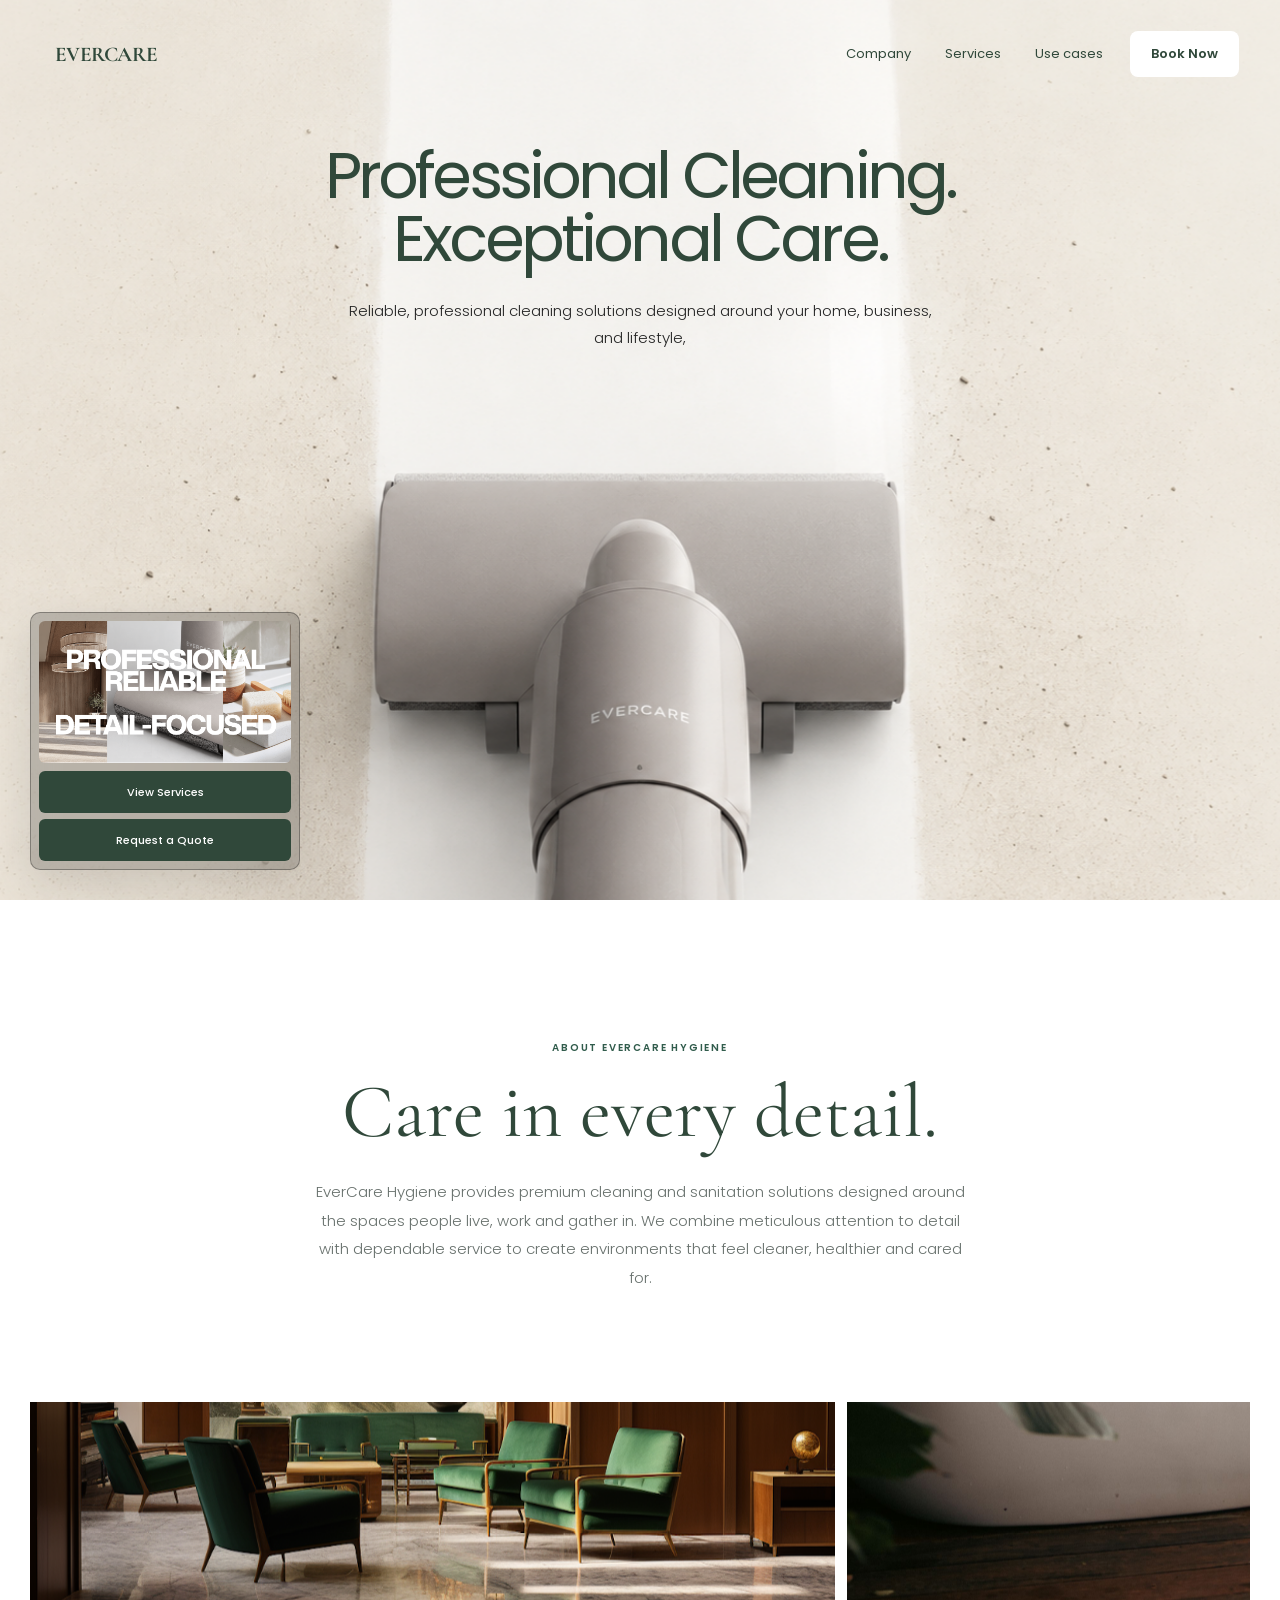
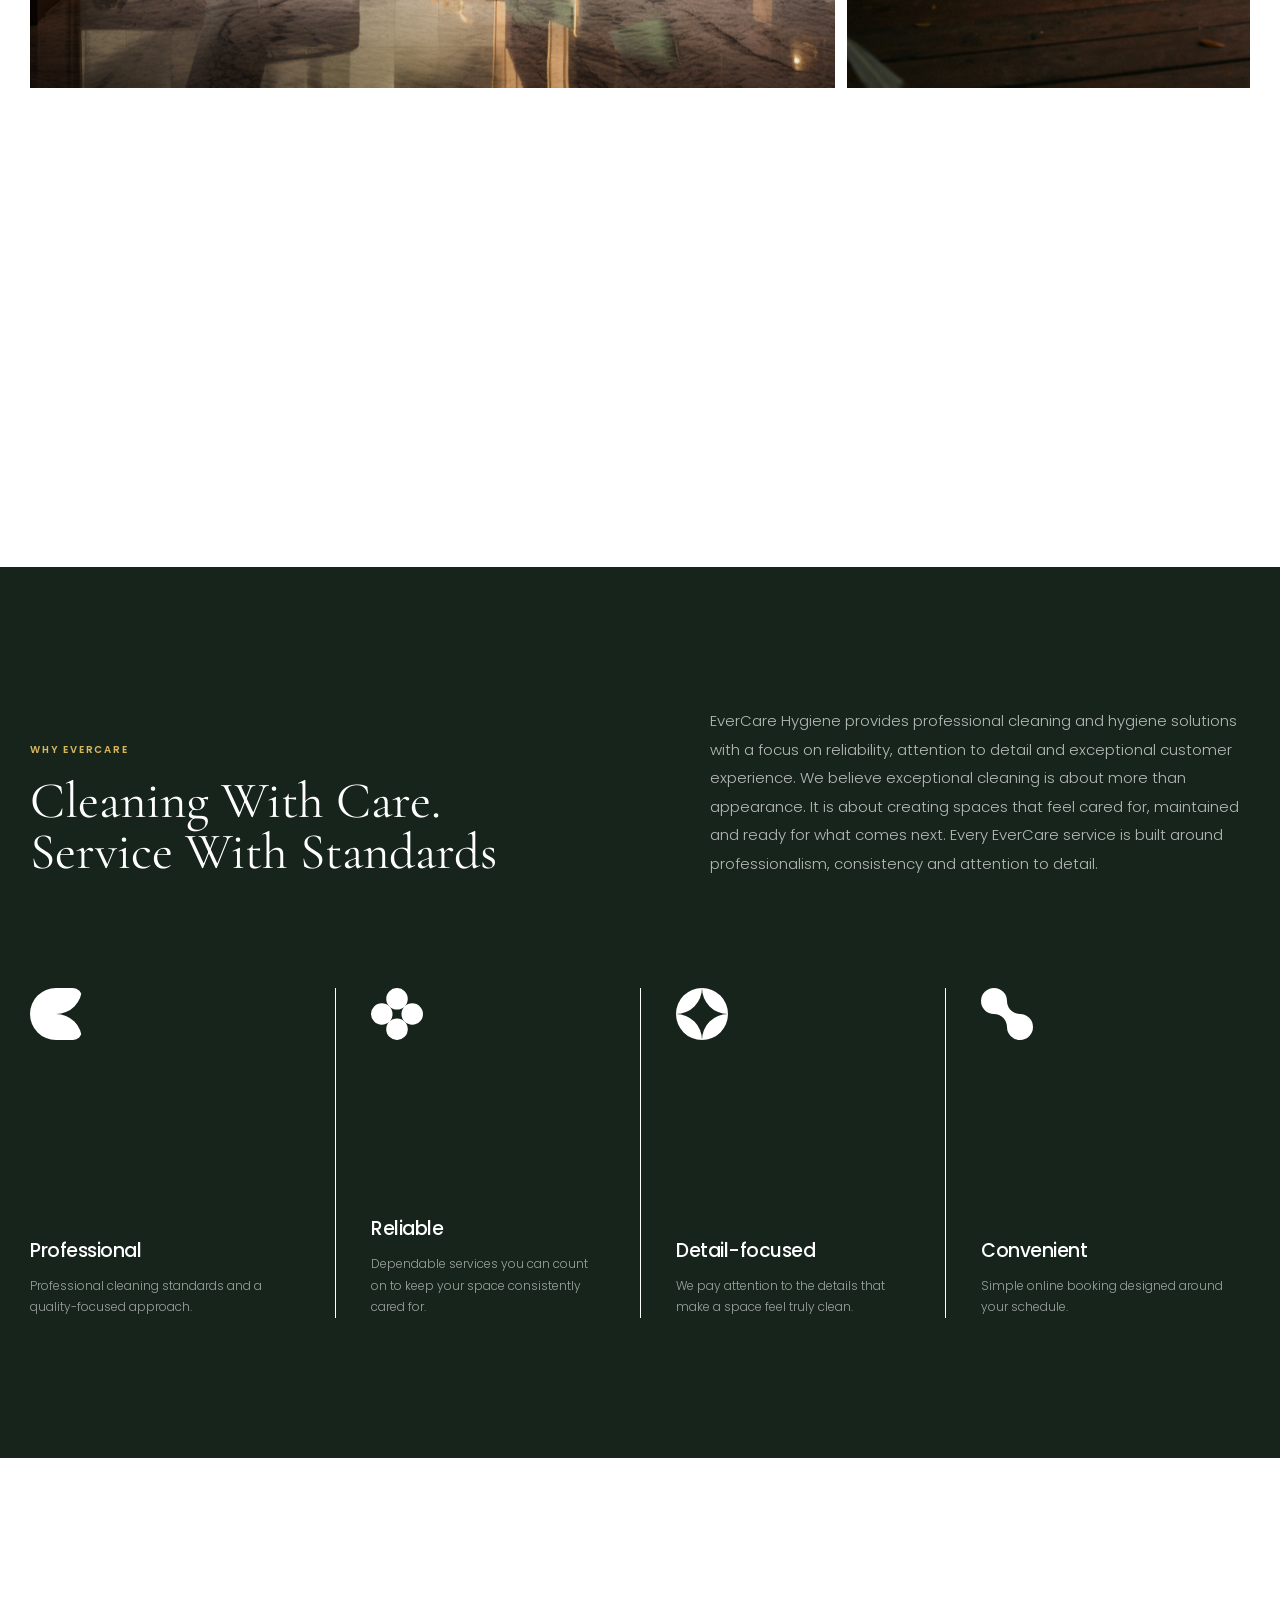
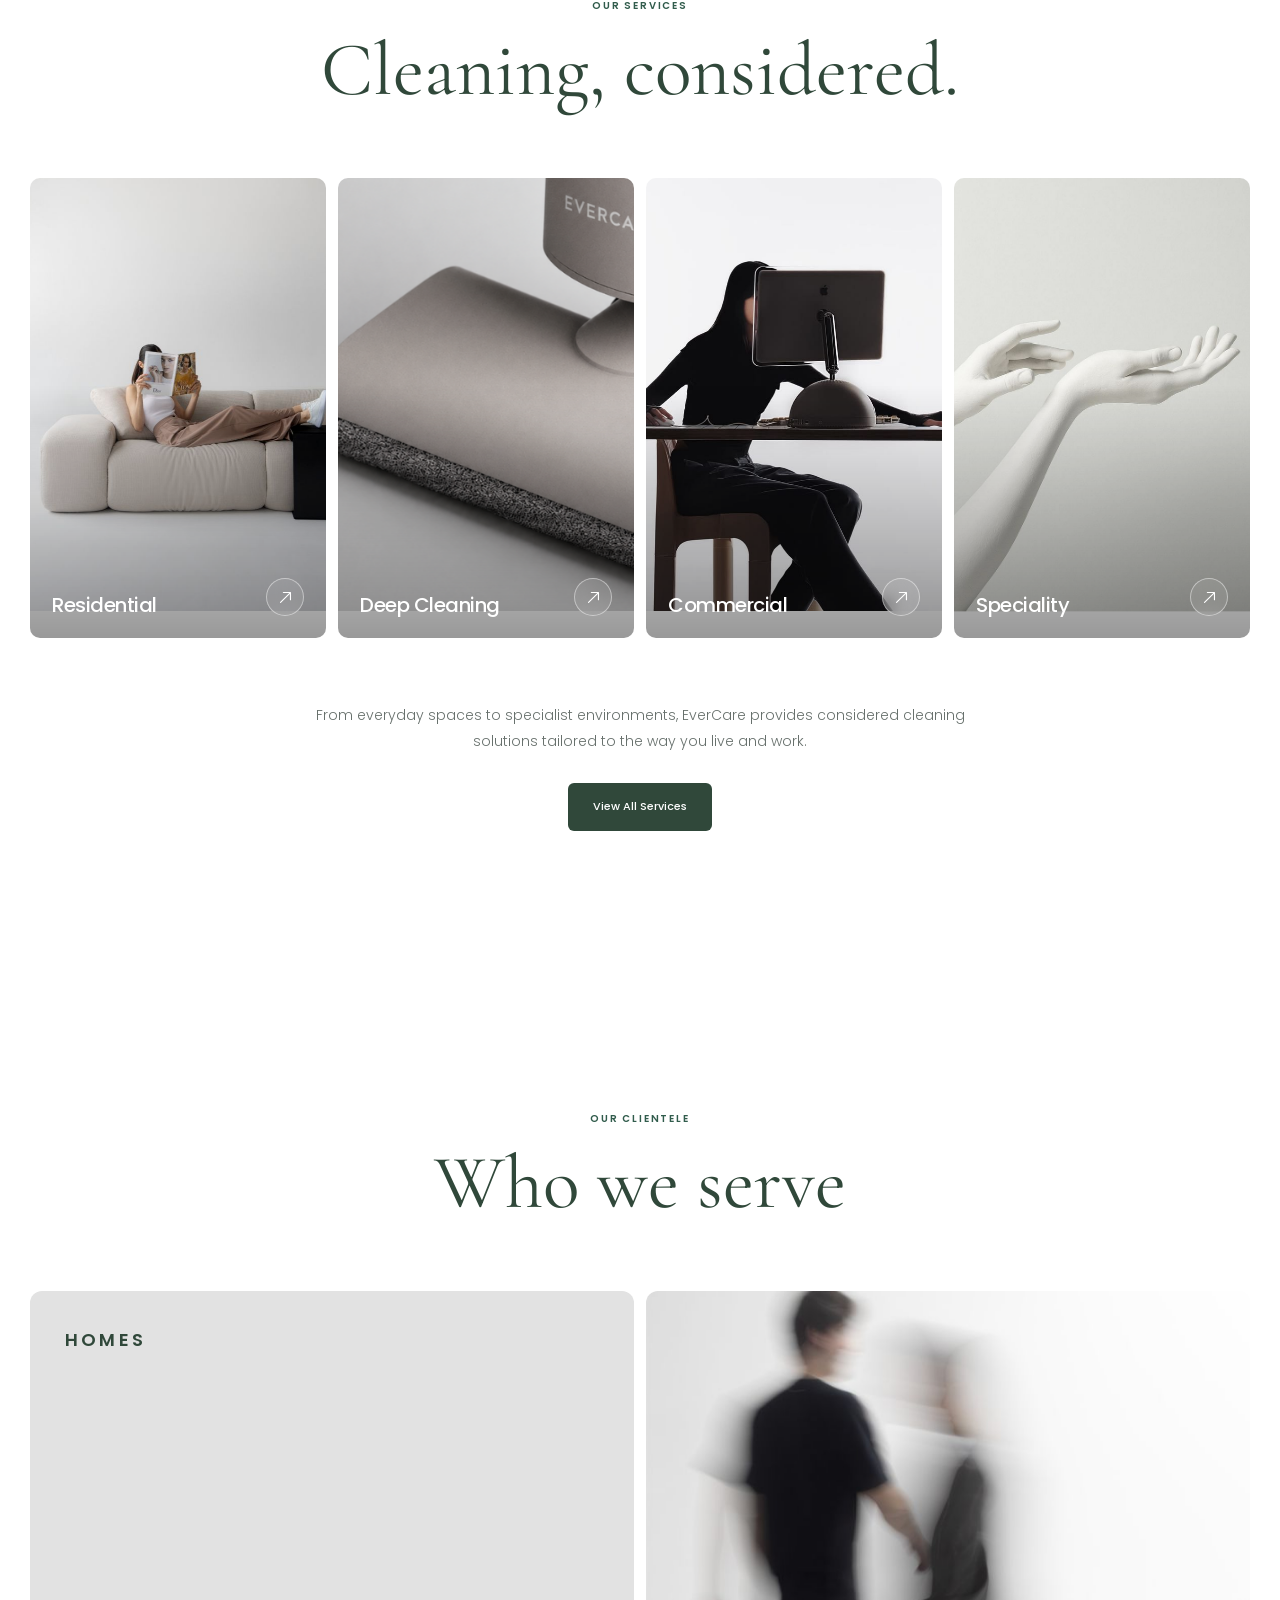
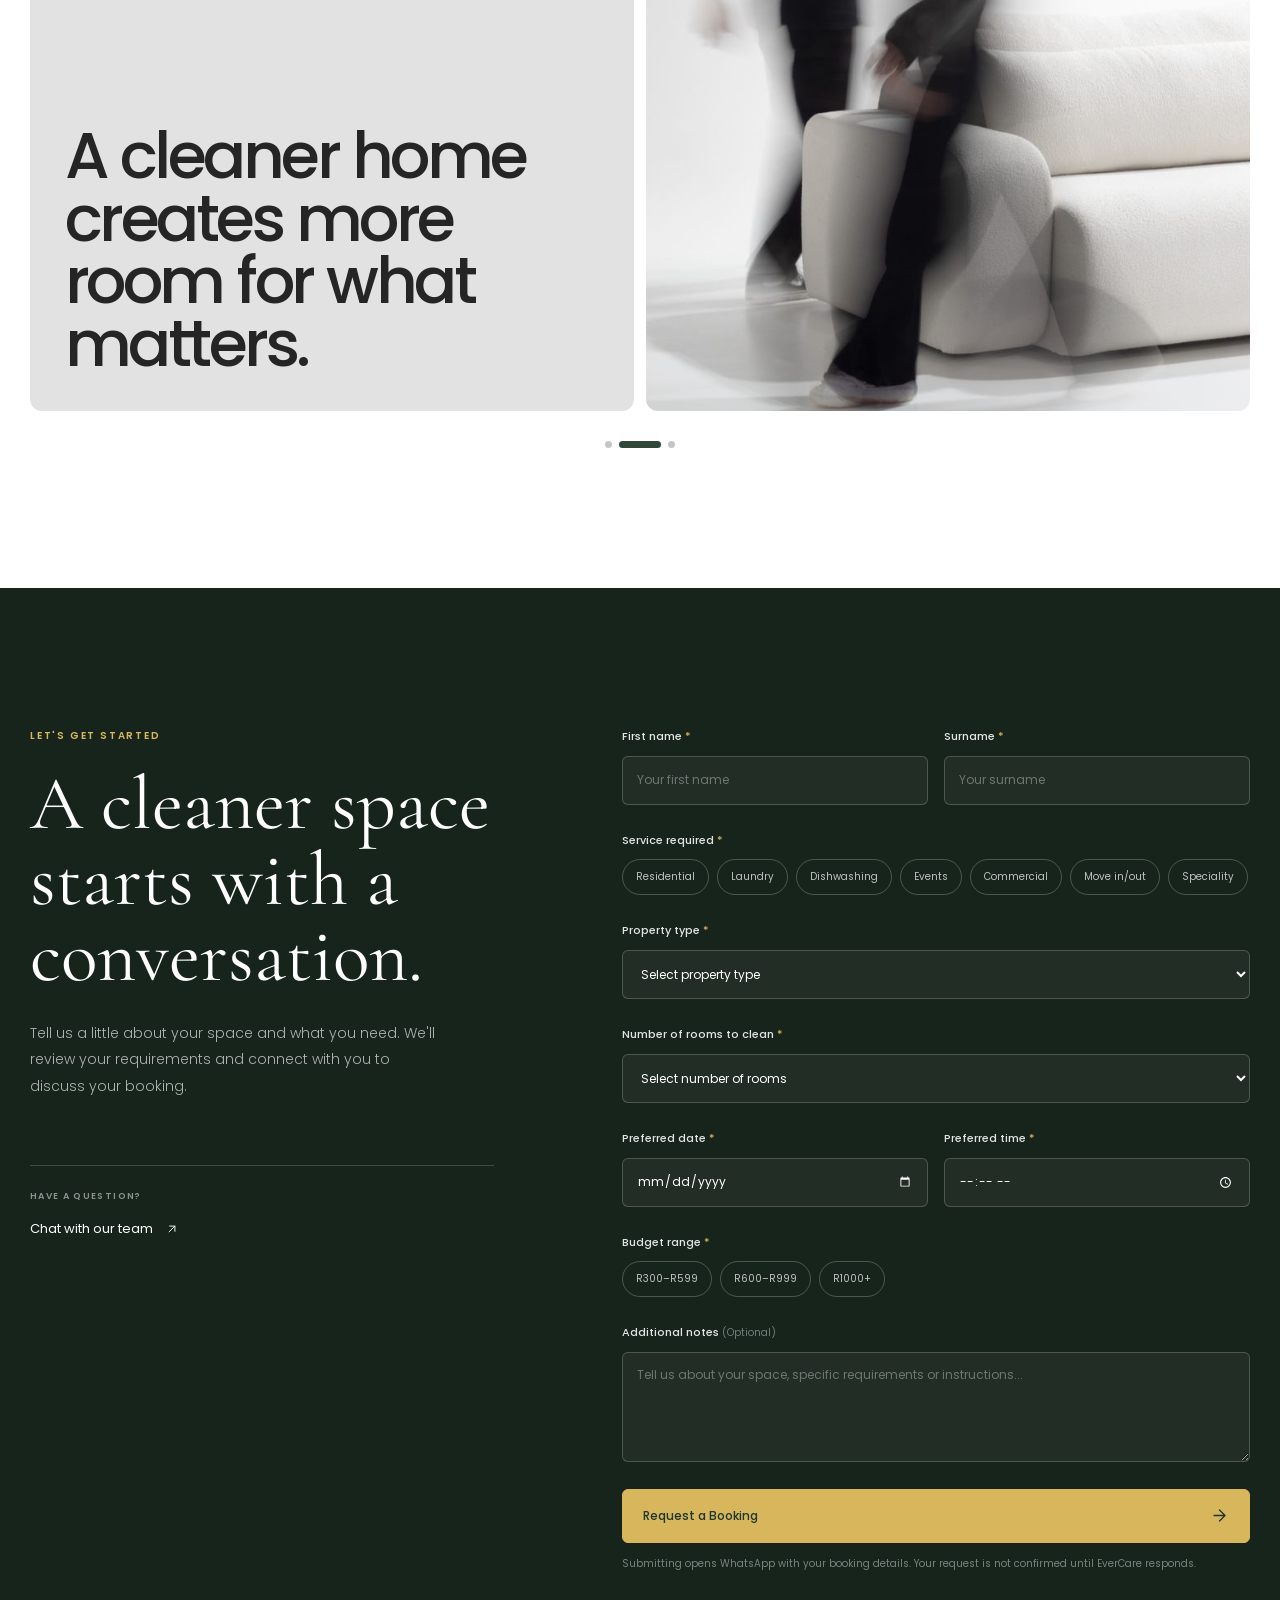
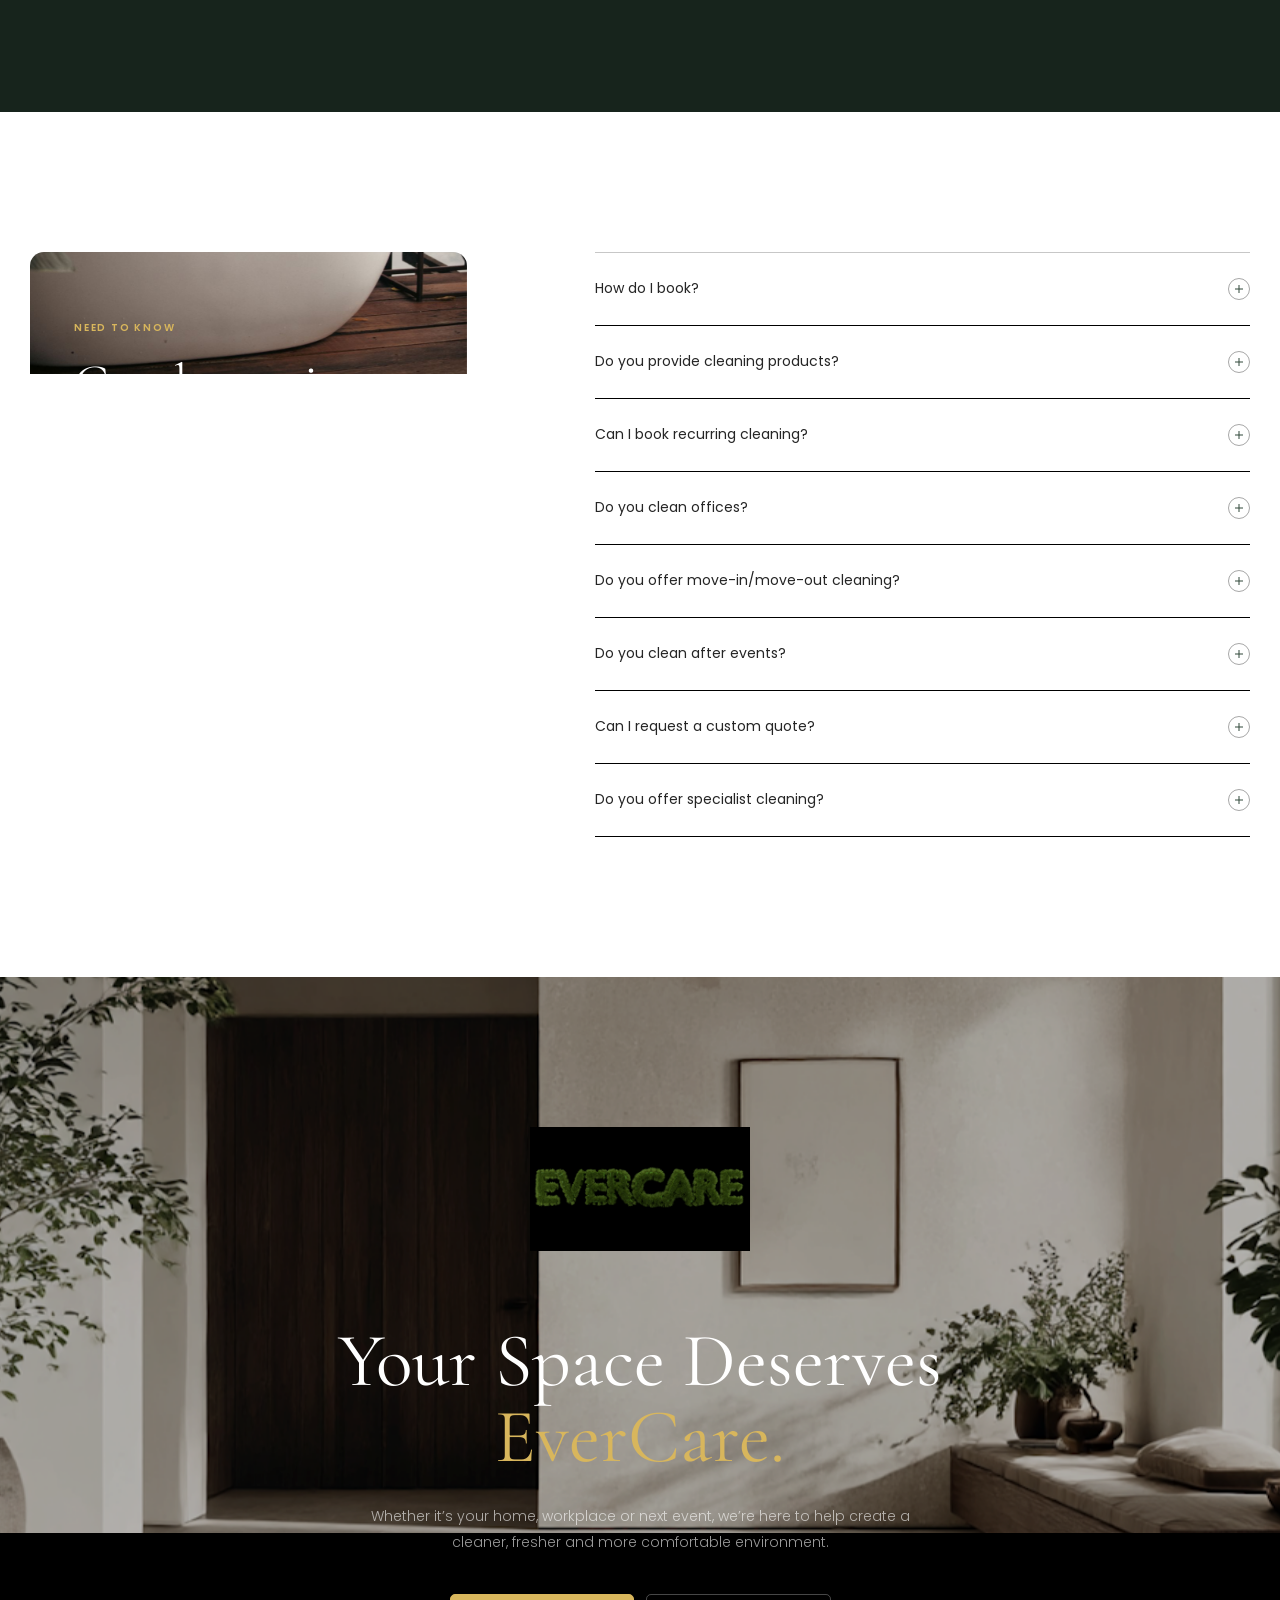
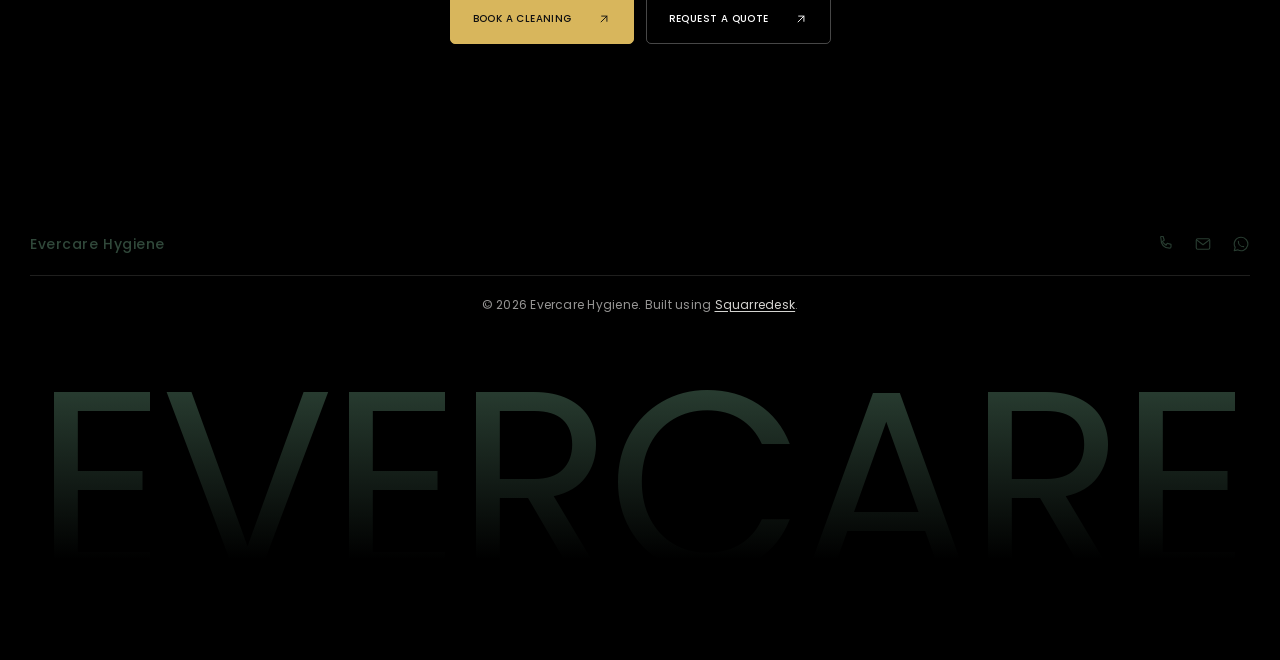
==== commit 4aced1e6: "Base complete, staged for revision" ====
--- a/index.html
+++ b/index.html
@@ -132,16 +132,16 @@
         </div>
         <div class="dropdown-links">
           <div class="dropdown-link-column">
-            <a href="services.html#residential-cleaning">
+            <a href="services.html#residential">
               Residential cleaning
             </a>
             <a href="services.html#deep-cleaning">
               Deep cleaning
             </a>
-            <a href="services.html#move-cleaning">
+            <a href="services.html#move-in-move-out">
               Move-in / move-out
             </a>
-            <a href="services.html#commercial-cleaning">
+            <a href="services.html#commercial">
               Office & commercial
             </a>
           </div>
@@ -155,7 +155,7 @@
             <a href="services.html#dishwashing">
               Dishwashing
             </a>
-            <a href="services.html#specialist">
+            <a href="services.html#speciality">
               Specialist
             </a>
           </div>
@@ -183,7 +183,7 @@
             <a href="services.html#commercial">
               Commercial
             </a>
-            <a href="services.html#specialist">
+            <a href="services.html#speciality">
               Specialist
             </a>
           </div>
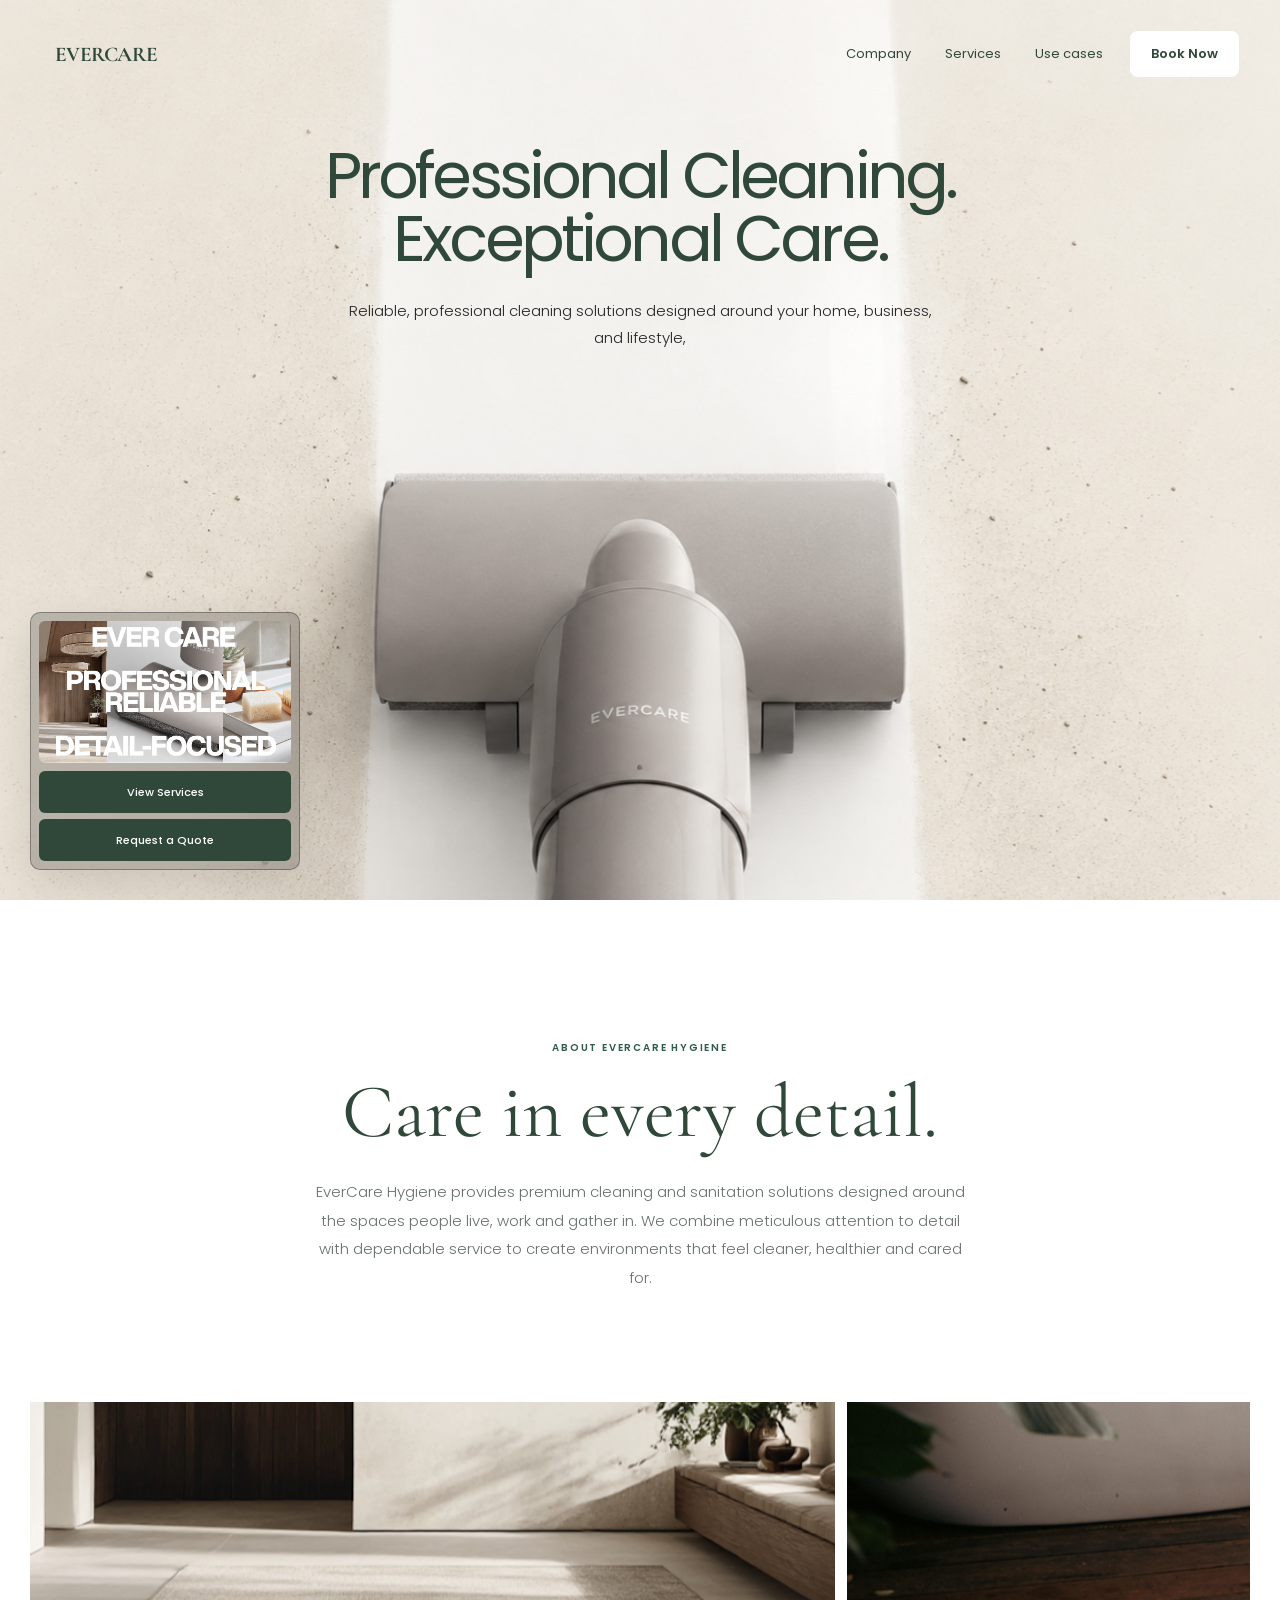
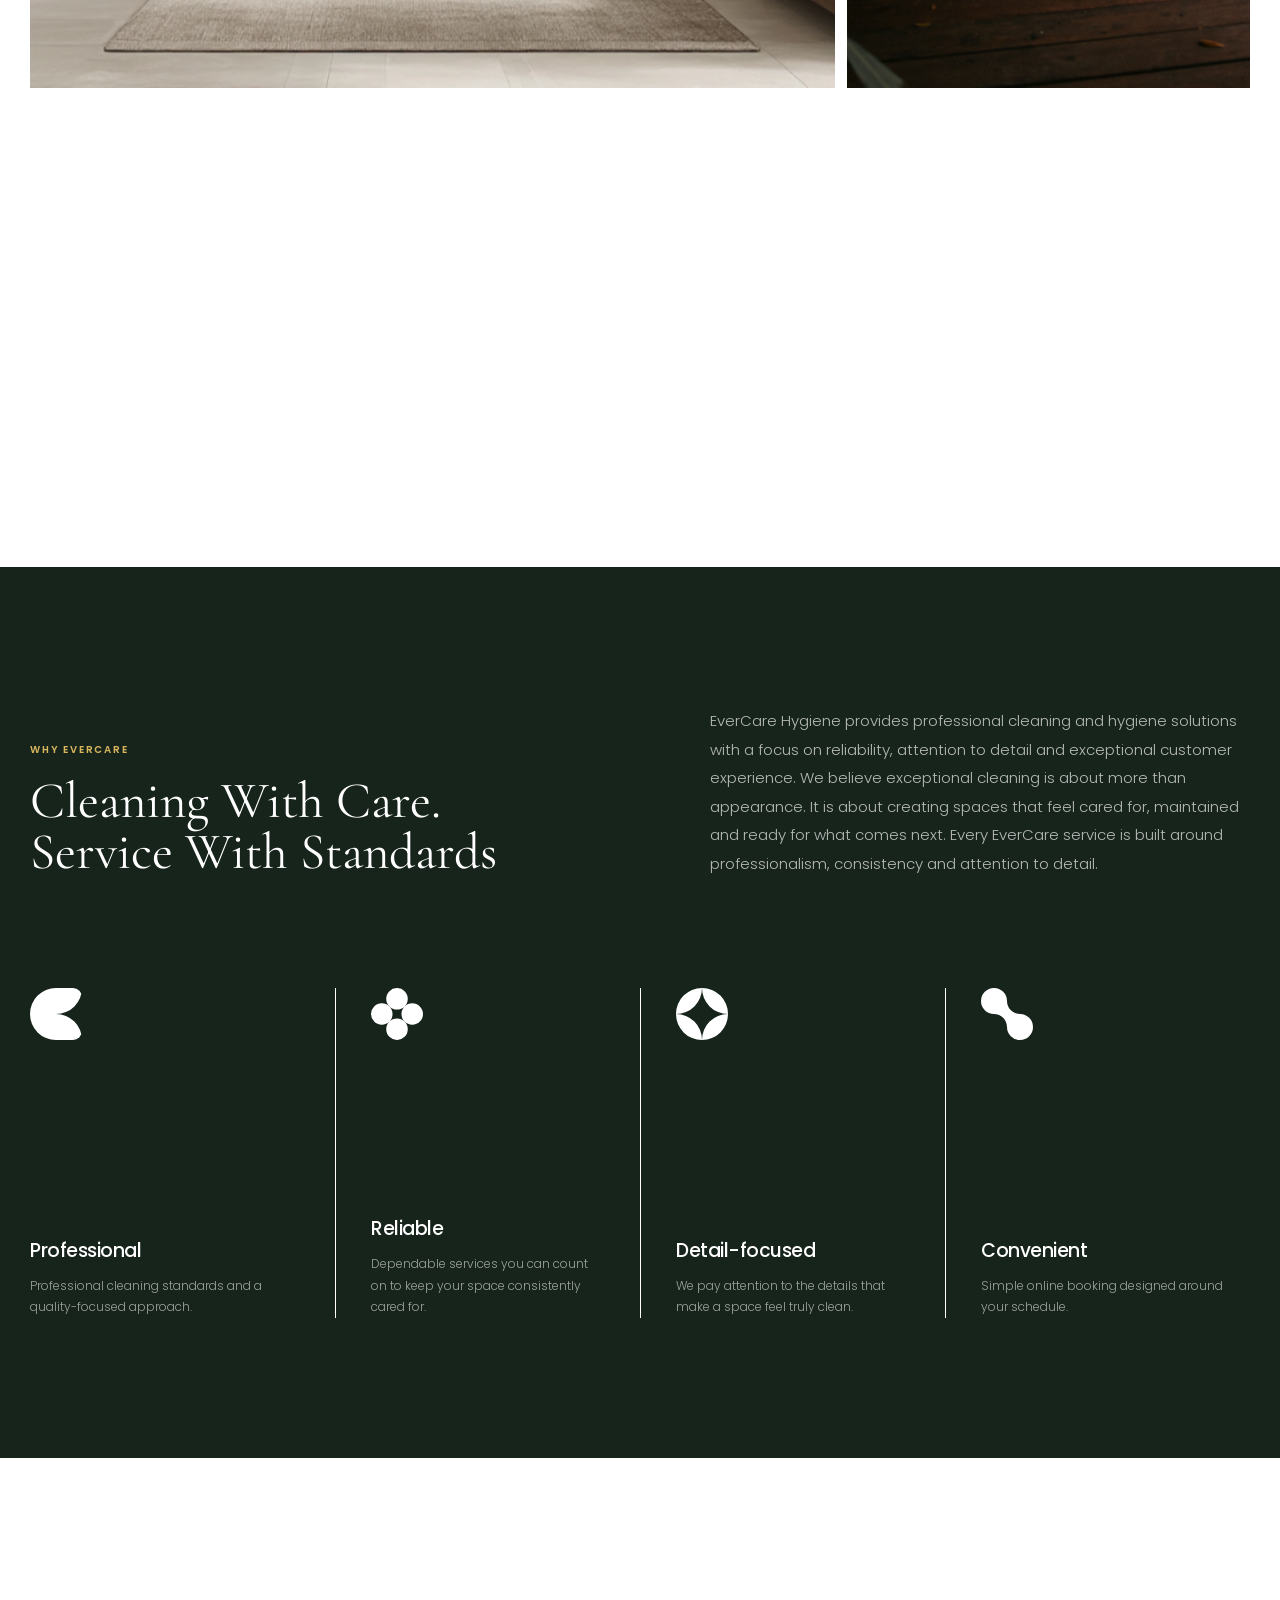
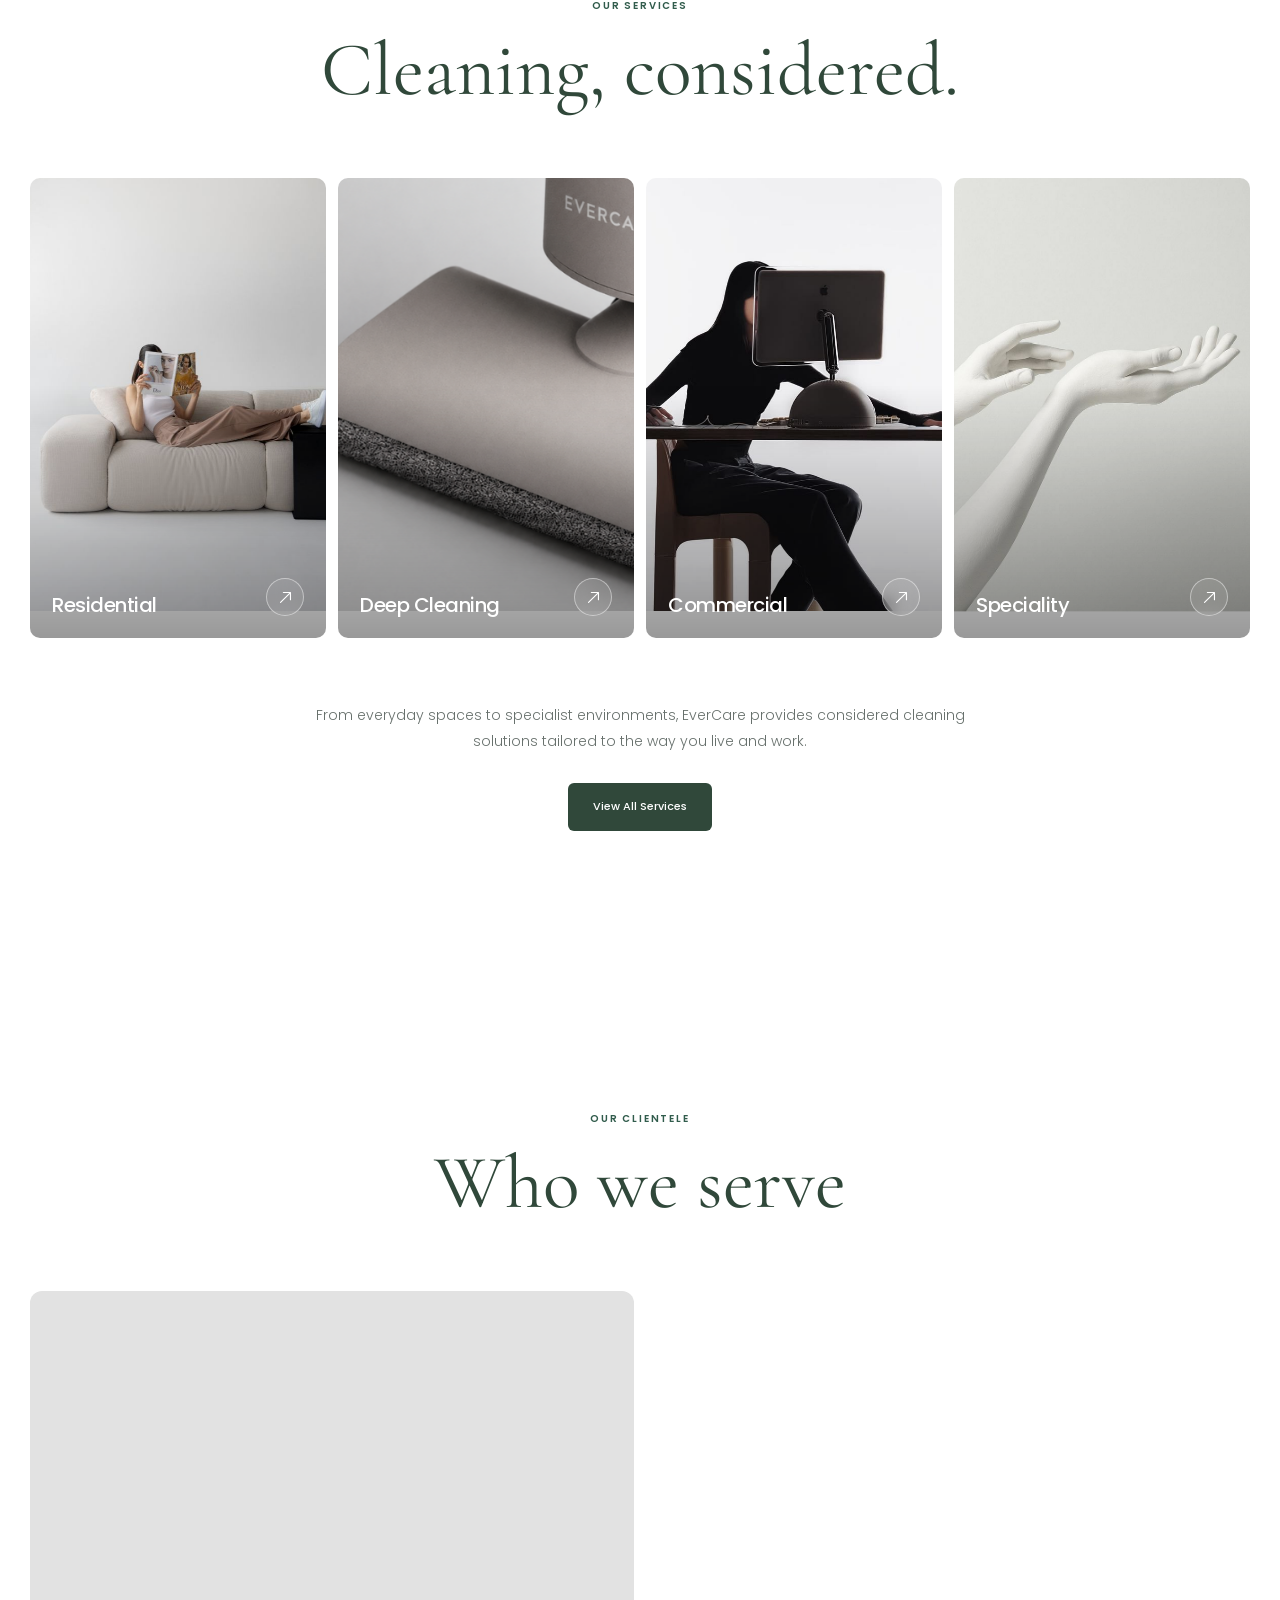
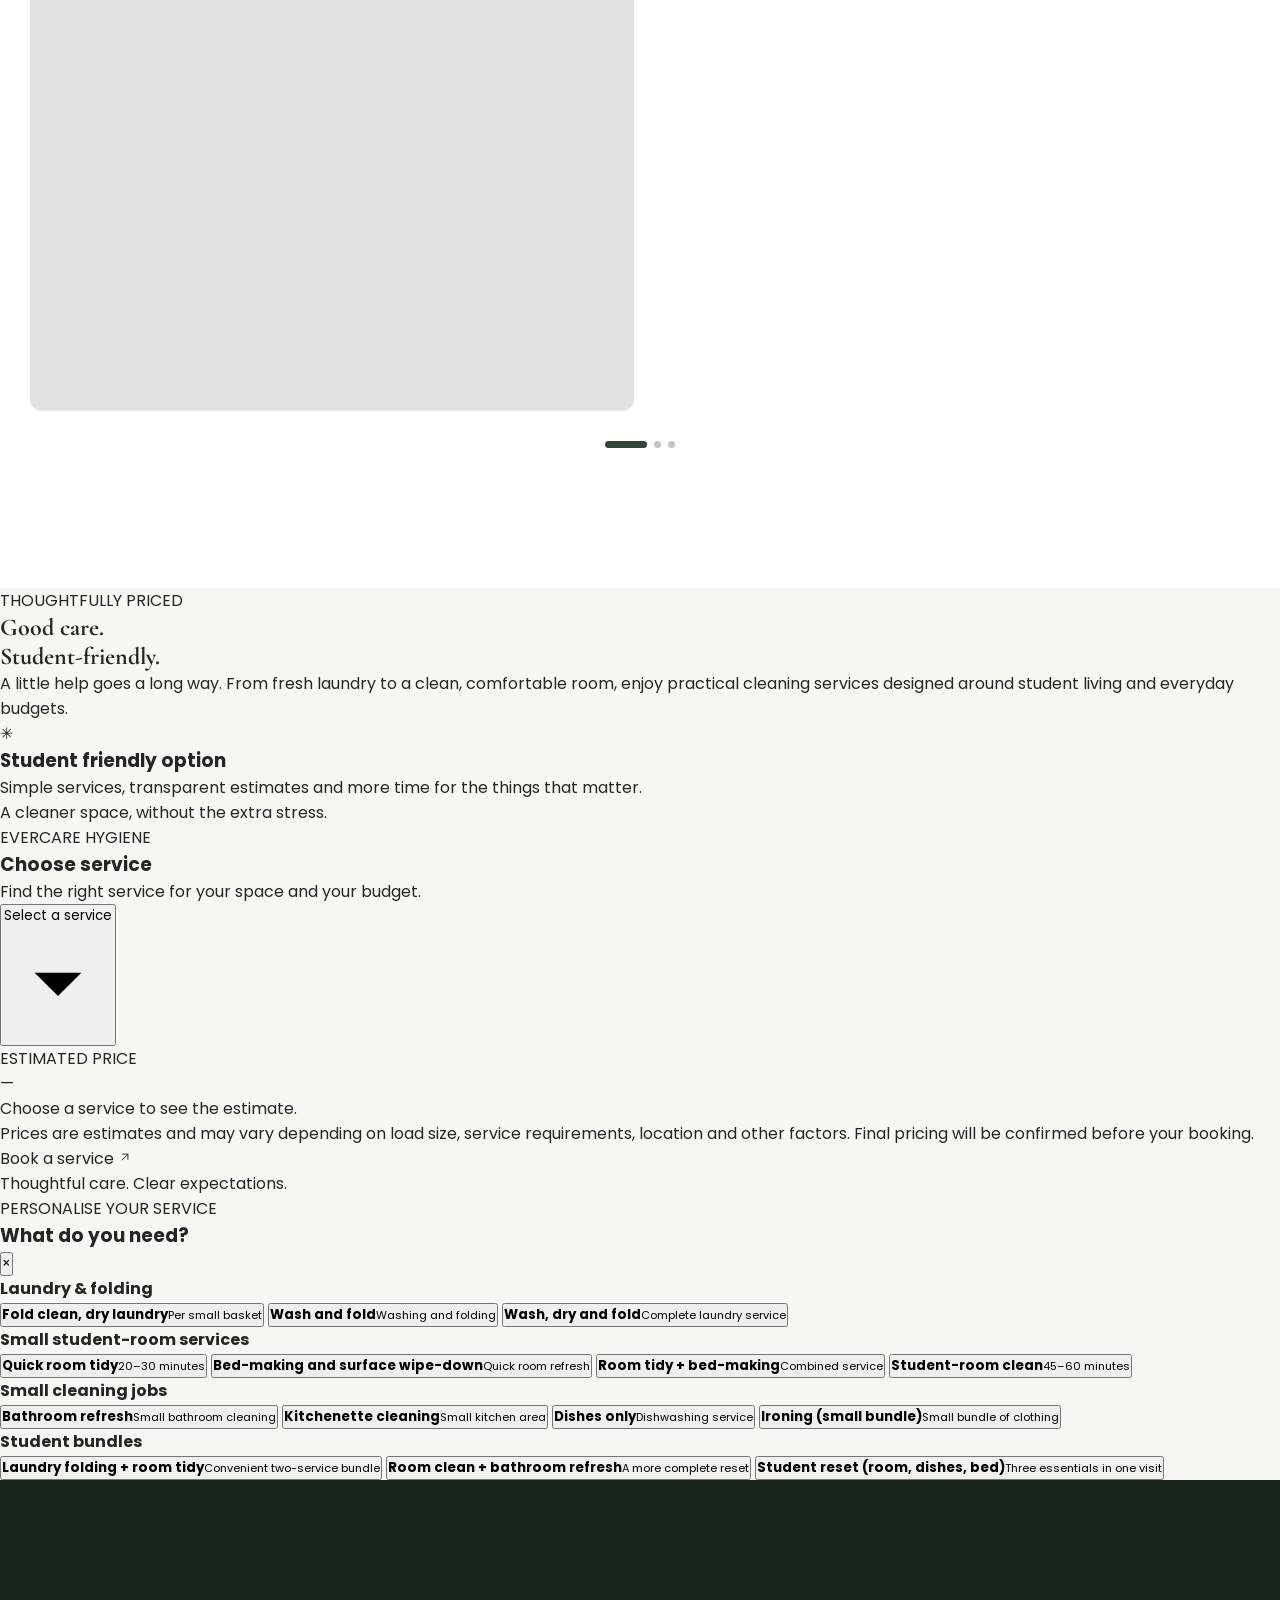
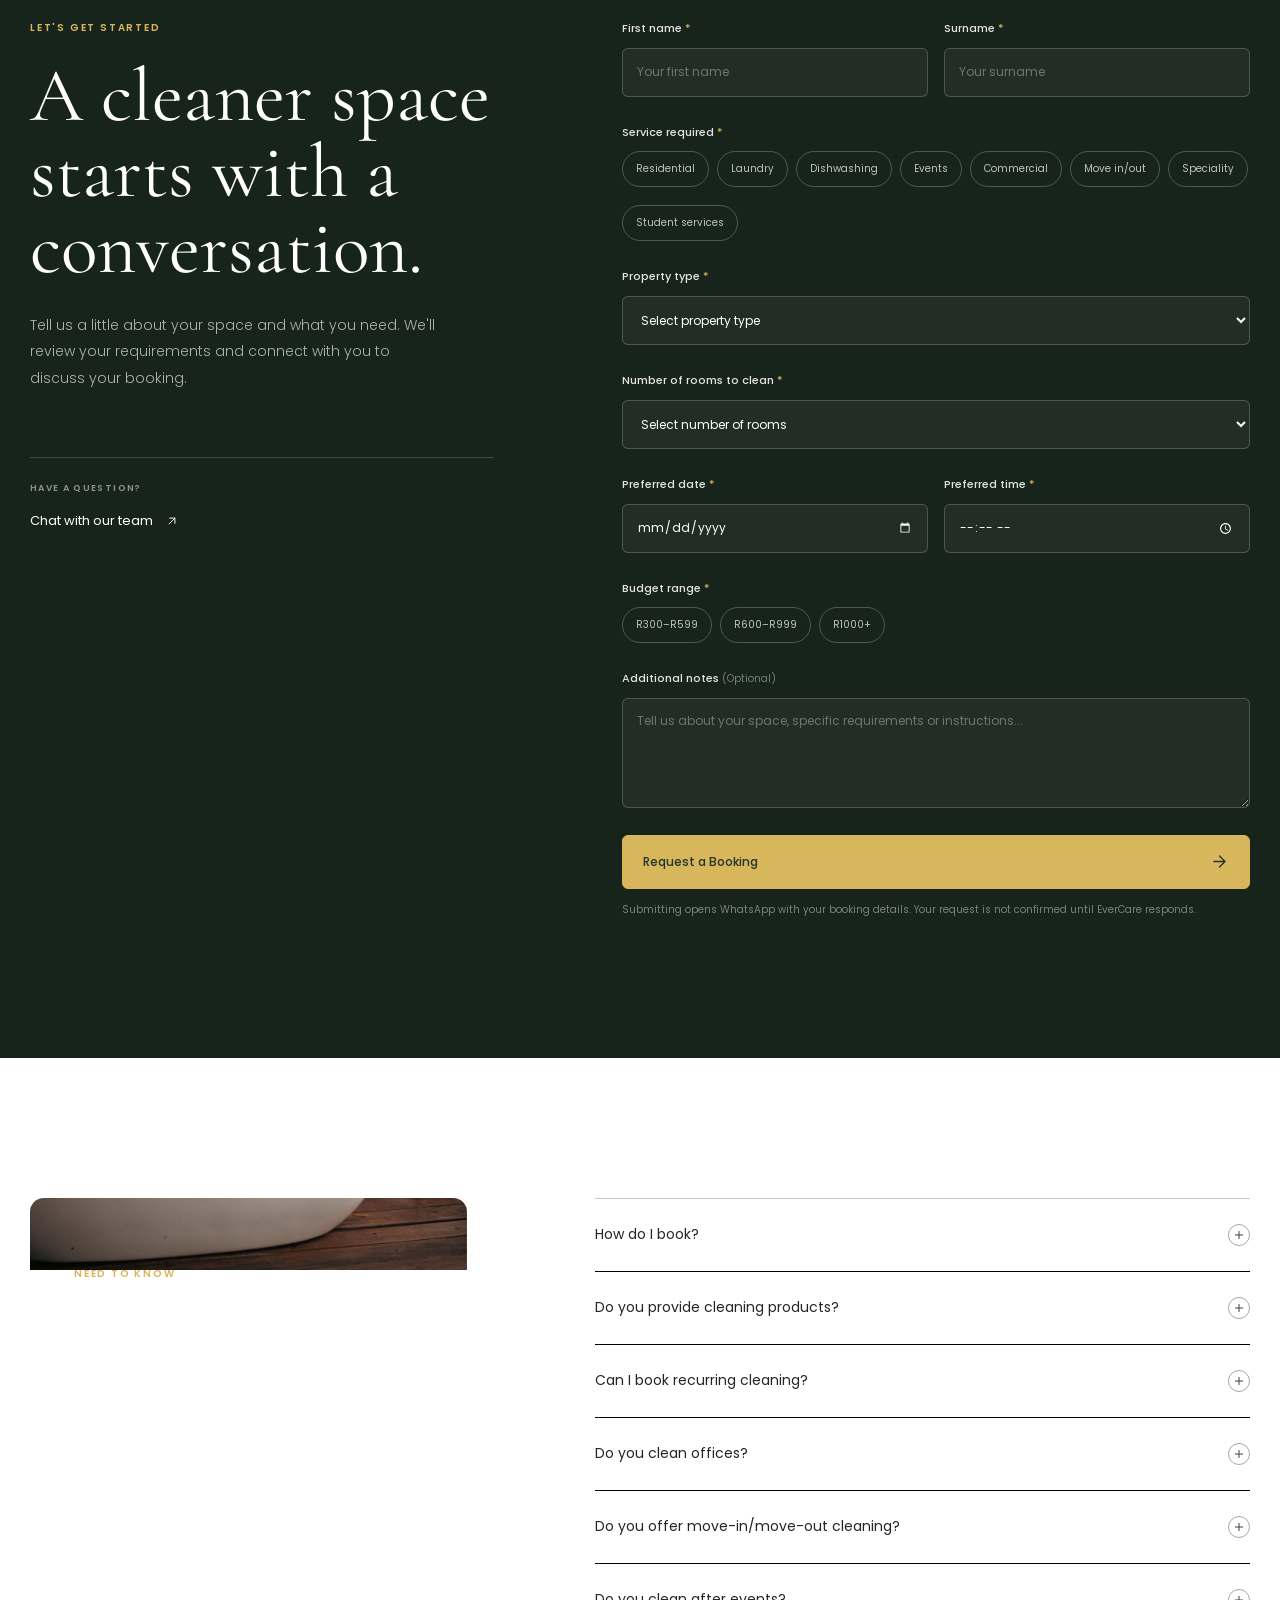
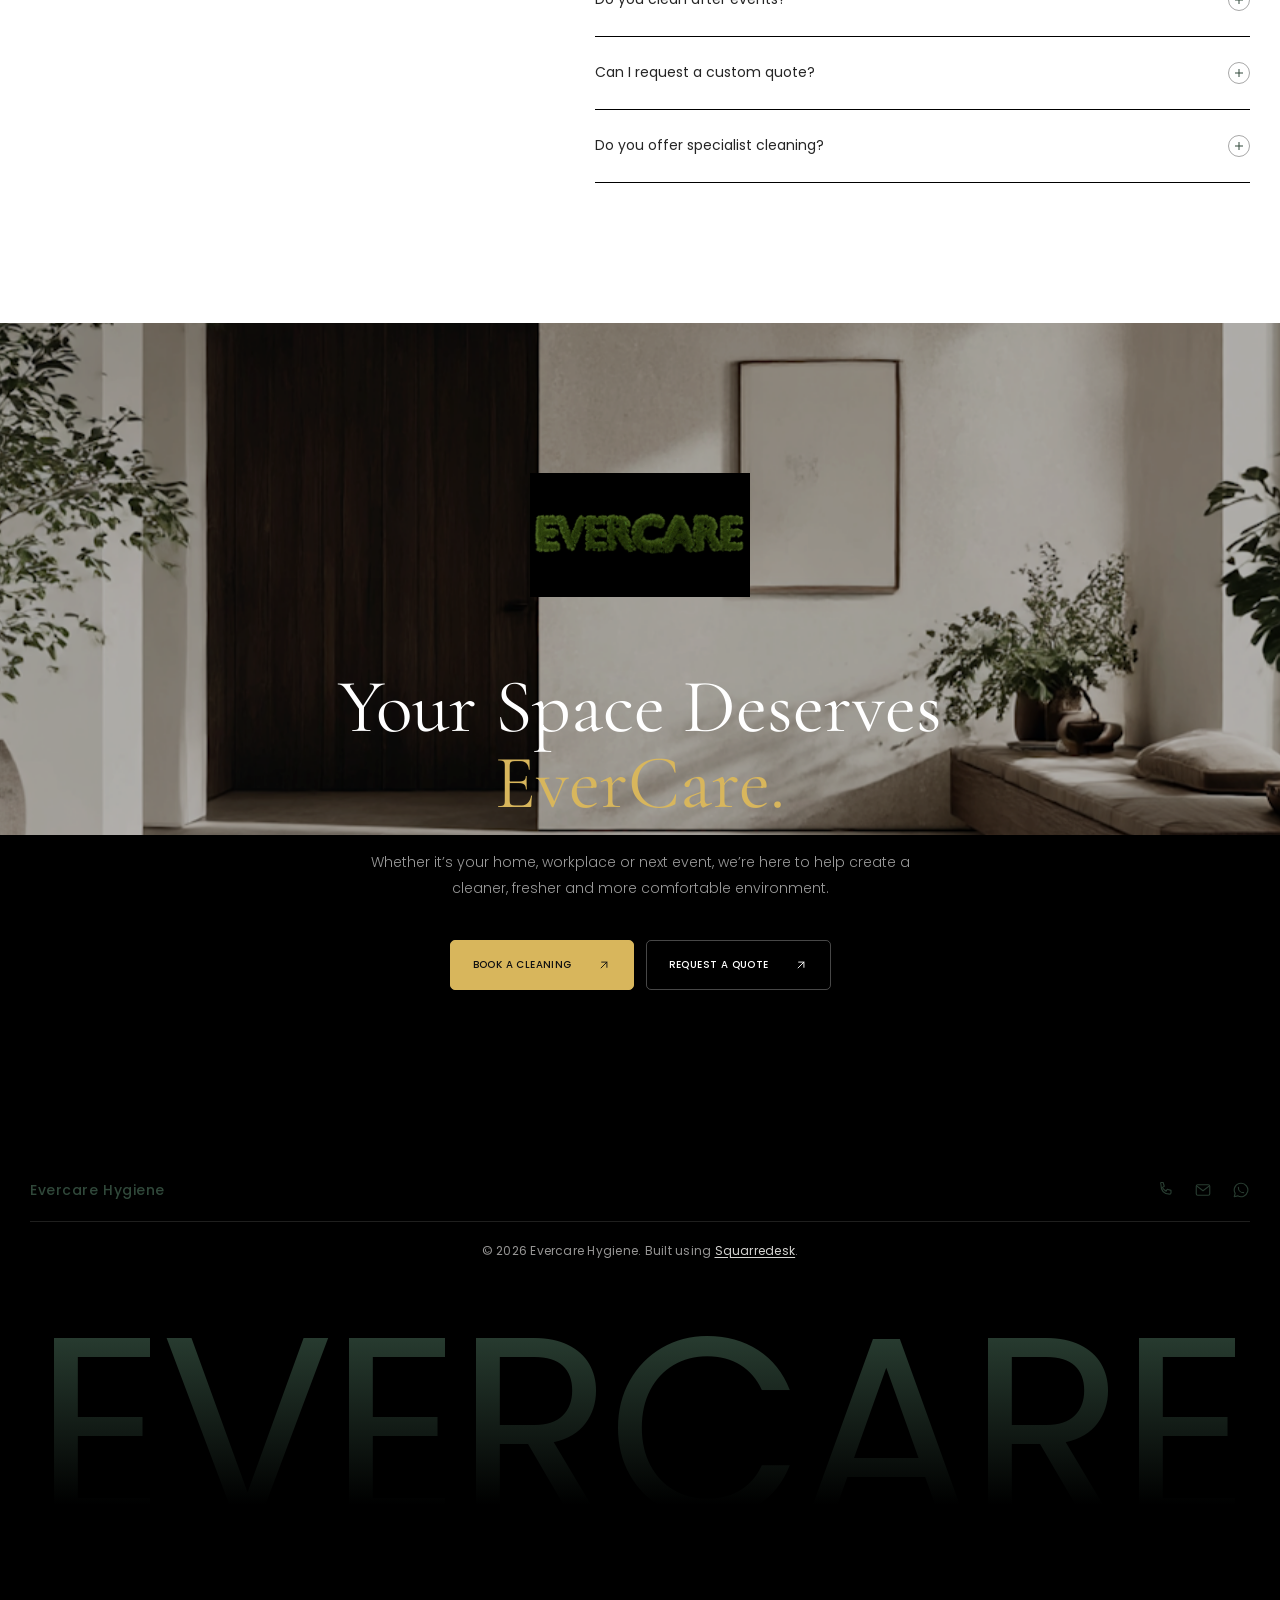
==== commit 8485a11d: "Update Open Graph URL and add student services section Updated the Open Graph URL meta tag and added" ====
--- a/index.html
+++ b/index.html
@@ -19,7 +19,7 @@
     property="og:description"
     content="Premium cleaning and sanitation services for homes, businesses and specialist spaces."
   >
-  <meta property="og:url" content="https://www.evercare.co.za">
+  <meta property="og:url" content="https://www.evercarehygiene.co.za">
   <meta property="og:image" content="images/evercare-og.jpg">
   <meta property="og:image:alt" content="EverCare premium cleaning and sanitation">
   <meta name="twitter:card" content="summary_large_image">
@@ -404,6 +404,120 @@
       </div>
     </section>
     
+    
+    <section class="student-services" id="student-services">
+      <div class="student-services-inner">
+        <div class="student-intro">
+          <span class="student-eyebrow">THOUGHTFULLY PRICED</span>
+          <h2>Good care.<br><span>Student-friendly.</span></h2>
+          <p class="student-description">A little help goes a long way. From fresh laundry to a clean, comfortable room, enjoy practical cleaning services designed around student living and everyday budgets.</p>
+          <div class="student-note">
+            <span class="student-note-mark">✳</span>
+            <div>
+              <h3>Student friendly option</h3>
+              <p>Simple services, transparent estimates and more time for the things that matter.</p>
+            </div>
+          </div>
+          <span class="student-footnote">A cleaner space, without the extra stress.</span>
+        </div>
+
+        <div class="student-estimator">
+          <span class="estimator-eyebrow">EVERCARE HYGIENE</span>
+          <h3>Choose service</h3>
+          <p class="estimator-description">Find the right service for your space and your budget.</p>
+
+          <button type="button" class="service-select" id="service-select" aria-haspopup="dialog" aria-controls="service-modal">
+            <span id="selected-service">Select a service</span>
+            <svg viewBox="0 0 24 24" aria-hidden="true"><path d="m7 10 5 5 5-5"/></svg>
+          </button>
+
+          <div class="estimate-result" aria-live="polite">
+            <span class="estimate-label">ESTIMATED PRICE</span>
+            <p class="estimate-price" id="estimate-price">—</p>
+            <p class="estimate-unit" id="estimate-unit">Choose a service to see the estimate.</p>
+          </div>
+
+          <p class="estimate-disclaimer">Prices are estimates and may vary depending on load size, service requirements, location and other factors. Final pricing will be confirmed before your booking.</p>
+
+          <a href="#book" class="student-book-button">Book a service <svg class="inline-arrow" viewBox="0 0 24 24" fill="none" aria-hidden="true"><path d="M7 17L17 7M8 7H17V16" stroke="currentColor" stroke-width="1.6" stroke-linecap="round" stroke-linejoin="round"/></svg></a>
+          <p class="estimator-footer">Thoughtful care. Clear expectations.</p>
+        </div>
+      </div>
+    </section>
+
+    <div class="service-modal" id="service-modal" aria-hidden="true">
+      <div class="service-modal-backdrop" data-close-modal></div>
+      <div class="service-modal-panel" role="dialog" aria-modal="true" aria-labelledby="service-modal-title" tabindex="-1">
+        <div class="service-modal-header">
+          <div>
+            <span class="estimator-eyebrow">PERSONALISE YOUR SERVICE</span>
+            <h3 id="service-modal-title">What do you need?</h3>
+          </div>
+          <button type="button" class="service-modal-close" aria-label="Close service selection" data-close-modal>×</button>
+        </div>
+
+        <div class="service-options">
+          <div class="service-group">
+            <h4>Laundry &amp; folding</h4>
+            <button type="button" class="service-option" data-service="Fold clean, dry laundry" data-price="R35–R50" data-unit="Per small basket" data-note="Confirm basket size and laundry requirements.">
+              <span><strong>Fold clean, dry laundry</strong><small>Per small basket</small></span>
+            </button>
+            <button type="button" class="service-option" data-service="Wash and fold" data-price="R70–R100" data-unit="Per load / service" data-note="Final price depends on load size.">
+              <span><strong>Wash and fold</strong><small>Washing and folding</small></span>
+            </button>
+            <button type="button" class="service-option" data-service="Wash, dry and fold" data-price="R100–R140" data-unit="Per load / service" data-note="Confirm load size, machine costs and whether drying is included.">
+              <span><strong>Wash, dry and fold</strong><small>Complete laundry service</small></span>
+            </button>
+          </div>
+
+          <div class="service-group">
+            <h4>Small student-room services</h4>
+            <button type="button" class="service-option" data-service="Quick room tidy" data-price="R60" data-unit="20–30 minutes" data-note="For a light tidy-up of a student room.">
+              <span><strong>Quick room tidy</strong><small>20–30 minutes</small></span>
+            </button>
+            <button type="button" class="service-option" data-service="Bed-making and surface wipe-down" data-price="R50" data-unit="Per service" data-note="Includes bed-making and a surface wipe-down.">
+              <span><strong>Bed-making and surface wipe-down</strong><small>Quick room refresh</small></span>
+            </button>
+            <button type="button" class="service-option" data-service="Room tidy + bed-making" data-price="R90" data-unit="Per service" data-note="A tidy room and a freshly made bed.">
+              <span><strong>Room tidy + bed-making</strong><small>Combined service</small></span>
+            </button>
+            <button type="button" class="service-option" data-service="Student-room clean" data-price="R120–R160" data-unit="45–60 minutes" data-note="Final price depends on room size and condition.">
+              <span><strong>Student-room clean</strong><small>45–60 minutes</small></span>
+            </button>
+          </div>
+
+          <div class="service-group">
+            <h4>Small cleaning jobs</h4>
+            <button type="button" class="service-option" data-service="Bathroom refresh" data-price="R80–R120" data-unit="Per service" data-note="Final price depends on bathroom size and condition.">
+              <span><strong>Bathroom refresh</strong><small>Small bathroom cleaning</small></span>
+            </button>
+            <button type="button" class="service-option" data-service="Kitchenette cleaning" data-price="R70–R100" data-unit="Per service" data-note="Final price depends on kitchenette size and condition.">
+              <span><strong>Kitchenette cleaning</strong><small>Small kitchen area</small></span>
+            </button>
+            <button type="button" class="service-option" data-service="Dishes only" data-price="R40–R60" data-unit="Per service" data-note="Final price depends on the amount of dishes.">
+              <span><strong>Dishes only</strong><small>Dishwashing service</small></span>
+            </button>
+            <button type="button" class="service-option" data-service="Ironing (small bundle)" data-price="R50–R80" data-unit="Per small bundle" data-note="Confirm item count and garment requirements.">
+              <span><strong>Ironing (small bundle)</strong><small>Small bundle of clothing</small></span>
+            </button>
+          </div>
+
+          <div class="service-group">
+            <h4>Student bundles</h4>
+            <button type="button" class="service-option" data-service="Laundry folding + room tidy" data-price="R100" data-unit="Per bundle" data-note="Bundle includes laundry folding and a room tidy.">
+              <span><strong>Laundry folding + room tidy</strong><small>Convenient two-service bundle</small></span>
+            </button>
+            <button type="button" class="service-option" data-service="Room clean + bathroom refresh" data-price="R170" data-unit="Per bundle" data-note="Bundle includes a room clean and bathroom refresh.">
+              <span><strong>Room clean + bathroom refresh</strong><small>A more complete reset</small></span>
+            </button>
+            <button type="button" class="service-option" data-service="Student reset (room, dishes, bed)" data-price="R150" data-unit="Per bundle" data-note="Bundle includes room tidying, dishes and bed-making.">
+              <span><strong>Student reset (room, dishes, bed)</strong><small>Three essentials in one visit</small></span>
+            </button>
+          </div>
+        </div>
+      </div>
+    </div>
+
     <section class="booking-section" id="book">
       <div class="booking-container">
         <div class="booking-intro">
@@ -438,6 +552,7 @@
               <button type="button" class="booking-pill" data-value="Commercial" aria-pressed="false">Commercial</button>
               <button type="button" class="booking-pill" data-value="Move in/out" aria-pressed="false">Move in/out</button>
               <button type="button" class="booking-pill" data-value="Speciality" aria-pressed="false">Speciality</button>
+              <button type="button" class="booking-pill" data-value="Student services" aria-pressed="false">Student services</button>
             </div>
             <input type="hidden" name="service" id="booking-service" required>
           </fieldset>
